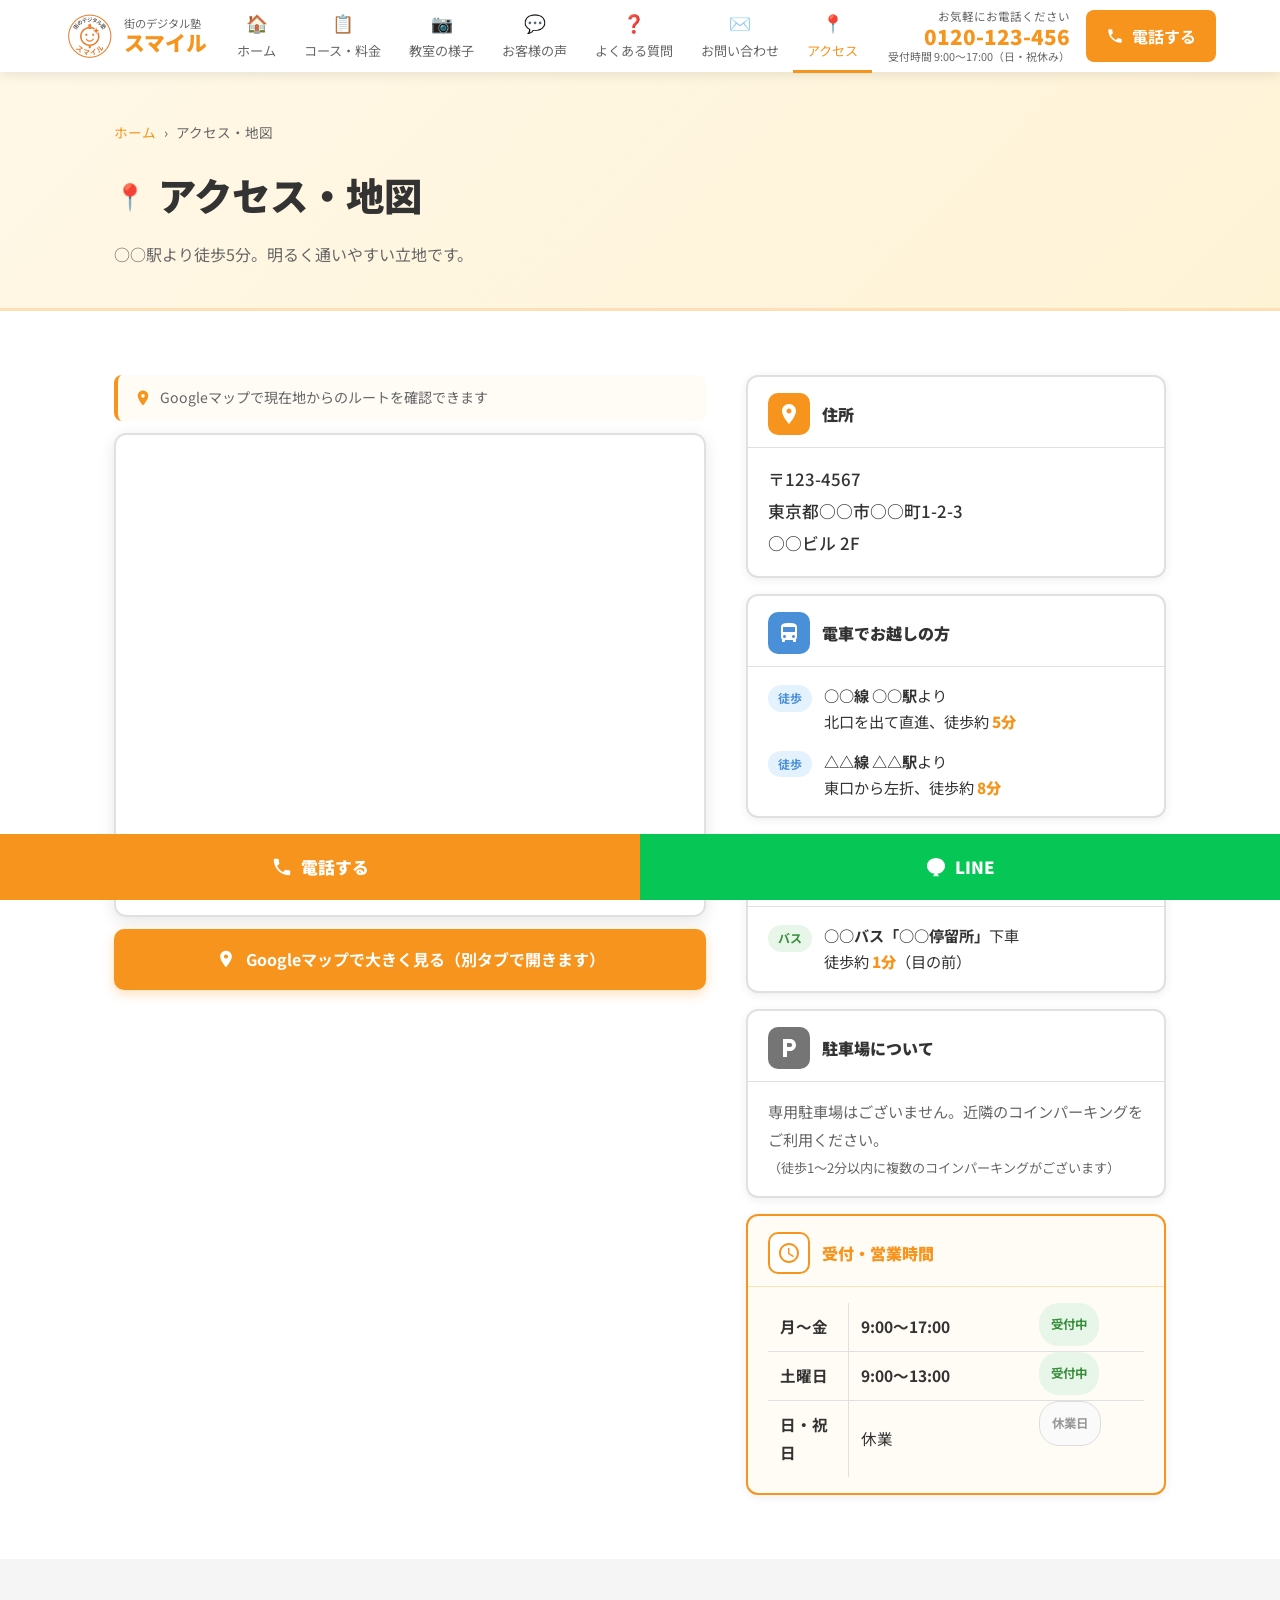
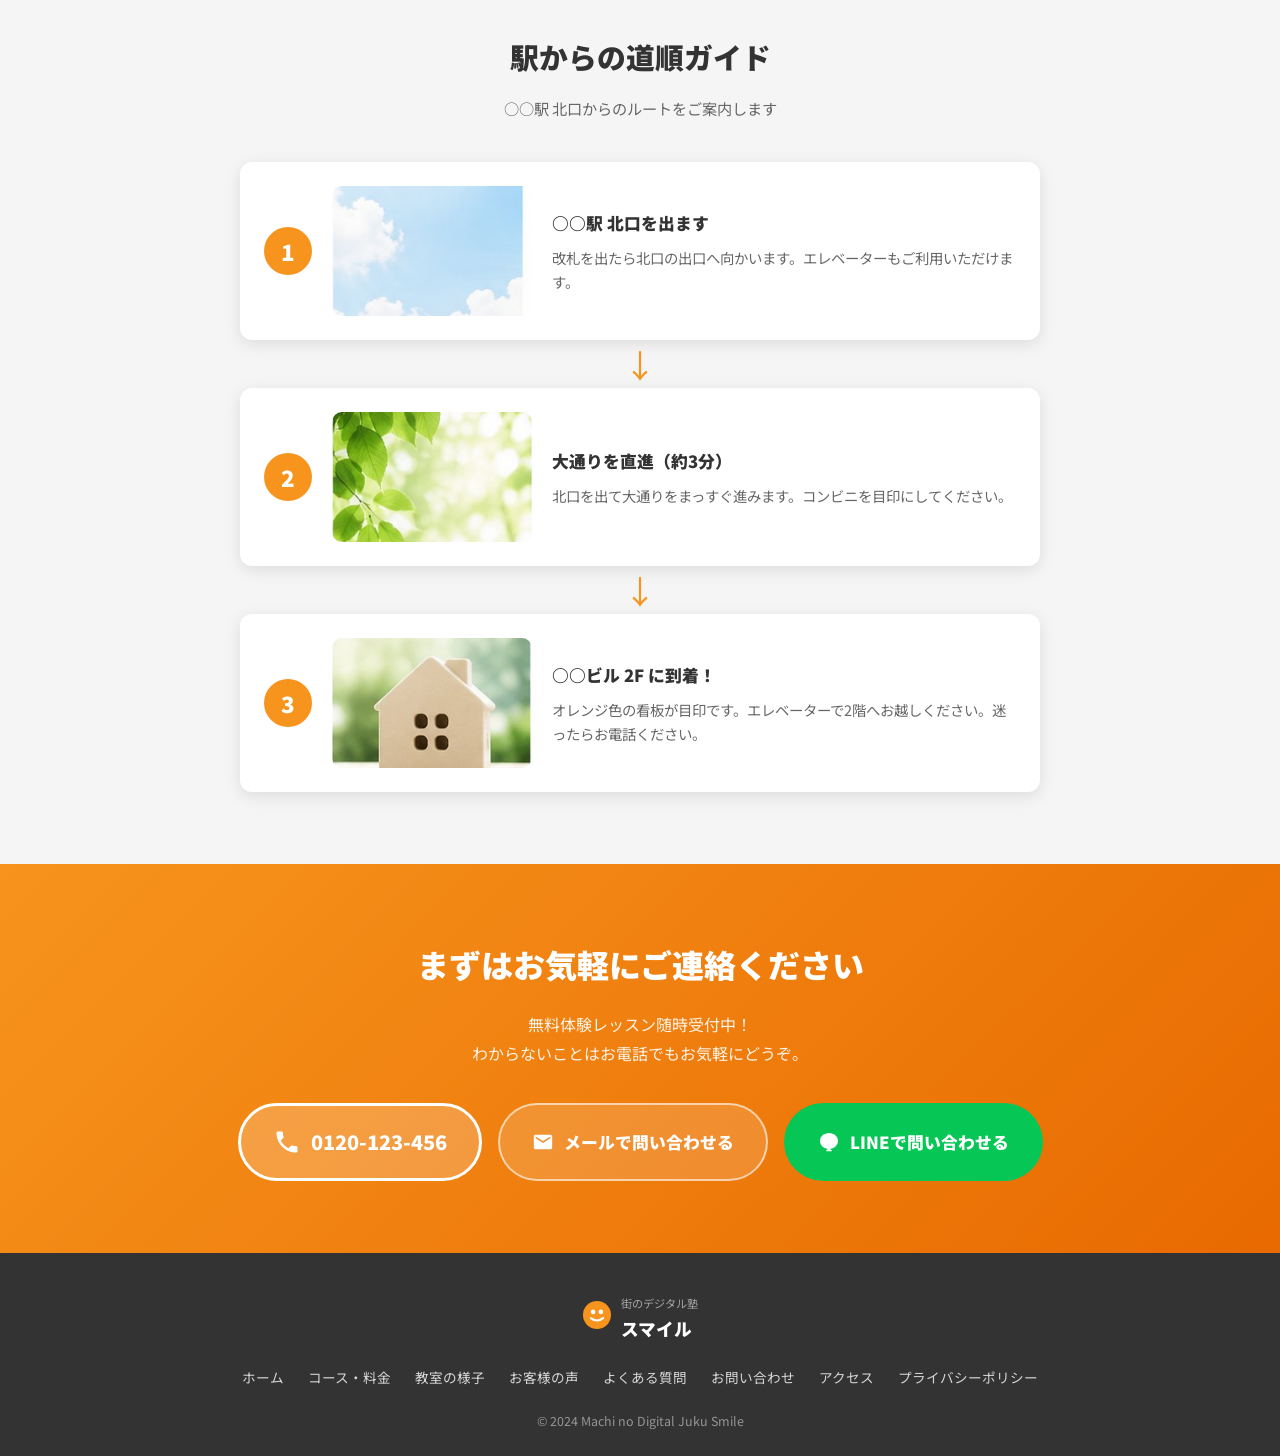
==== access/index.html @ 2d4cd35a "add voices page" ====
<!DOCTYPE html>
<html lang="en-US">
<head><meta charset="UTF-8">
  
  <meta name="viewport" content="width=device-width, initial-scale=1.0">
  <title>アクセス – smile</title>
<meta name="robots" content="max-image-preview:large">
<link rel="dns-prefetch" href="//fonts.googleapis.com">
<link href="https://fonts.googleapis.com/" rel="preconnect">
<link href="https://fonts.gstatic.com/" crossorigin="anonymous" rel="preconnect">
<link rel="alternate" title="oEmbed (JSON)" type="application/json+oembed" href="https://sonosannworks.github.io/smile-wp/wp-json/oembed/1.0/embed?url=https%3A%2F%2Fsonosannworks.github.io%2Fsmile-wp%2Faccess%2F">
<link rel="alternate" title="oEmbed (XML)" type="text/xml+oembed" href="https://sonosannworks.github.io/smile-wp/wp-json/oembed/1.0/embed?url=https%3A%2F%2Fsonosannworks.github.io%2Fsmile-wp%2Faccess%2F&amp;format=xml">
<style id="wp-img-auto-sizes-contain-inline-css">
img:is([sizes=auto i],[sizes^="auto," i]){contain-intrinsic-size:3000px 1500px}
/*# sourceURL=wp-img-auto-sizes-contain-inline-css */
</style>
<style id="wp-emoji-styles-inline-css">

	img.wp-smiley, img.emoji {
		display: inline !important;
		border: none !important;
		box-shadow: none !important;
		height: 1em !important;
		width: 1em !important;
		margin: 0 0.07em !important;
		vertical-align: -0.1em !important;
		background: none !important;
		padding: 0 !important;
	}
/*# sourceURL=wp-emoji-styles-inline-css */
</style>
<style id="wp-block-library-inline-css">
:root{--wp-block-synced-color:#7a00df;--wp-block-synced-color--rgb:122,0,223;--wp-bound-block-color:var(--wp-block-synced-color);--wp-editor-canvas-background:#ddd;--wp-admin-theme-color:#007cba;--wp-admin-theme-color--rgb:0,124,186;--wp-admin-theme-color-darker-10:#006ba1;--wp-admin-theme-color-darker-10--rgb:0,107,160.5;--wp-admin-theme-color-darker-20:#005a87;--wp-admin-theme-color-darker-20--rgb:0,90,135;--wp-admin-border-width-focus:2px}@media (min-resolution:192dpi){:root{--wp-admin-border-width-focus:1.5px}}.wp-element-button{cursor:pointer}:root .has-very-light-gray-background-color{background-color:#eee}:root .has-very-dark-gray-background-color{background-color:#313131}:root .has-very-light-gray-color{color:#eee}:root .has-very-dark-gray-color{color:#313131}:root .has-vivid-green-cyan-to-vivid-cyan-blue-gradient-background{background:linear-gradient(135deg,#00d084,#0693e3)}:root .has-purple-crush-gradient-background{background:linear-gradient(135deg,#34e2e4,#4721fb 50%,#ab1dfe)}:root .has-hazy-dawn-gradient-background{background:linear-gradient(135deg,#faaca8,#dad0ec)}:root .has-subdued-olive-gradient-background{background:linear-gradient(135deg,#fafae1,#67a671)}:root .has-atomic-cream-gradient-background{background:linear-gradient(135deg,#fdd79a,#004a59)}:root .has-nightshade-gradient-background{background:linear-gradient(135deg,#330968,#31cdcf)}:root .has-midnight-gradient-background{background:linear-gradient(135deg,#020381,#2874fc)}:root{--wp--preset--font-size--normal:16px;--wp--preset--font-size--huge:42px}.has-regular-font-size{font-size:1em}.has-larger-font-size{font-size:2.625em}.has-normal-font-size{font-size:var(--wp--preset--font-size--normal)}.has-huge-font-size{font-size:var(--wp--preset--font-size--huge)}:root .has-text-align-center{text-align:center}:root .has-text-align-left{text-align:left}:root .has-text-align-right{text-align:right}.has-fit-text{white-space:nowrap!important}#end-resizable-editor-section{display:none}.aligncenter{clear:both}.items-justified-left{justify-content:flex-start}.items-justified-center{justify-content:center}.items-justified-right{justify-content:flex-end}.items-justified-space-between{justify-content:space-between}.screen-reader-text{word-wrap:normal!important;border:0;clip-path:inset(50%);height:1px;margin:-1px;overflow:hidden;padding:0;position:absolute;width:1px}.screen-reader-text:focus{background-color:#ddd;clip-path:none;color:#444;display:block;font-size:1em;height:auto;left:5px;line-height:normal;padding:15px 23px 14px;text-decoration:none;top:5px;width:auto;z-index:100000}html :where(.has-border-color){border-style:solid}html :where([style*=border-color]){border-style:solid}html :where([style*=border-top-color]){border-top-style:solid}html :where([style*=border-right-color]){border-right-style:solid}html :where([style*=border-bottom-color]){border-bottom-style:solid}html :where([style*=border-left-color]){border-left-style:solid}html :where([style*=border-width]){border-style:solid}html :where([style*=border-top-width]){border-top-style:solid}html :where([style*=border-right-width]){border-right-style:solid}html :where([style*=border-bottom-width]){border-bottom-style:solid}html :where([style*=border-left-width]){border-left-style:solid}html :where(img[class*=wp-image-]){height:auto;max-width:100%}:where(figure){margin:0 0 1em}html :where(.is-position-sticky){--wp-admin--admin-bar--position-offset:var(--wp-admin--admin-bar--height,0px)}@media screen and (max-width:600px){html :where(.is-position-sticky){--wp-admin--admin-bar--position-offset:0px}}

/*# sourceURL=/wp-includes/css/dist/block-library/common.min.css */
</style>
<style id="classic-theme-styles-inline-css">
/*! This file is auto-generated */
.wp-block-button__link{color:#fff;background-color:#32373c;border-radius:9999px;box-shadow:none;text-decoration:none;padding:calc(.667em + 2px) calc(1.333em + 2px);font-size:1.125em}.wp-block-file__button{background:#32373c;color:#fff;text-decoration:none}
/*# sourceURL=/wp-includes/css/classic-themes.min.css */
</style>

<style id="global-styles-inline-css">
:root{--wp--preset--aspect-ratio--square: 1;--wp--preset--aspect-ratio--4-3: 4/3;--wp--preset--aspect-ratio--3-4: 3/4;--wp--preset--aspect-ratio--3-2: 3/2;--wp--preset--aspect-ratio--2-3: 2/3;--wp--preset--aspect-ratio--16-9: 16/9;--wp--preset--aspect-ratio--9-16: 9/16;--wp--preset--color--black: #000000;--wp--preset--color--cyan-bluish-gray: #abb8c3;--wp--preset--color--white: #ffffff;--wp--preset--color--pale-pink: #f78da7;--wp--preset--color--vivid-red: #cf2e2e;--wp--preset--color--luminous-vivid-orange: #ff6900;--wp--preset--color--luminous-vivid-amber: #fcb900;--wp--preset--color--light-green-cyan: #7bdcb5;--wp--preset--color--vivid-green-cyan: #00d084;--wp--preset--color--pale-cyan-blue: #8ed1fc;--wp--preset--color--vivid-cyan-blue: #0693e3;--wp--preset--color--vivid-purple: #9b51e0;--wp--preset--gradient--vivid-cyan-blue-to-vivid-purple: linear-gradient(135deg,rgb(6,147,227) 0%,rgb(155,81,224) 100%);--wp--preset--gradient--light-green-cyan-to-vivid-green-cyan: linear-gradient(135deg,rgb(122,220,180) 0%,rgb(0,208,130) 100%);--wp--preset--gradient--luminous-vivid-amber-to-luminous-vivid-orange: linear-gradient(135deg,rgb(252,185,0) 0%,rgb(255,105,0) 100%);--wp--preset--gradient--luminous-vivid-orange-to-vivid-red: linear-gradient(135deg,rgb(255,105,0) 0%,rgb(207,46,46) 100%);--wp--preset--gradient--very-light-gray-to-cyan-bluish-gray: linear-gradient(135deg,rgb(238,238,238) 0%,rgb(169,184,195) 100%);--wp--preset--gradient--cool-to-warm-spectrum: linear-gradient(135deg,rgb(74,234,220) 0%,rgb(151,120,209) 20%,rgb(207,42,186) 40%,rgb(238,44,130) 60%,rgb(251,105,98) 80%,rgb(254,248,76) 100%);--wp--preset--gradient--blush-light-purple: linear-gradient(135deg,rgb(255,206,236) 0%,rgb(152,150,240) 100%);--wp--preset--gradient--blush-bordeaux: linear-gradient(135deg,rgb(254,205,165) 0%,rgb(254,45,45) 50%,rgb(107,0,62) 100%);--wp--preset--gradient--luminous-dusk: linear-gradient(135deg,rgb(255,203,112) 0%,rgb(199,81,192) 50%,rgb(65,88,208) 100%);--wp--preset--gradient--pale-ocean: linear-gradient(135deg,rgb(255,245,203) 0%,rgb(182,227,212) 50%,rgb(51,167,181) 100%);--wp--preset--gradient--electric-grass: linear-gradient(135deg,rgb(202,248,128) 0%,rgb(113,206,126) 100%);--wp--preset--gradient--midnight: linear-gradient(135deg,rgb(2,3,129) 0%,rgb(40,116,252) 100%);--wp--preset--font-size--small: 13px;--wp--preset--font-size--medium: 20px;--wp--preset--font-size--large: 36px;--wp--preset--font-size--x-large: 42px;--wp--preset--spacing--20: 0.44rem;--wp--preset--spacing--30: 0.67rem;--wp--preset--spacing--40: 1rem;--wp--preset--spacing--50: 1.5rem;--wp--preset--spacing--60: 2.25rem;--wp--preset--spacing--70: 3.38rem;--wp--preset--spacing--80: 5.06rem;--wp--preset--shadow--natural: 6px 6px 9px rgba(0, 0, 0, 0.2);--wp--preset--shadow--deep: 12px 12px 50px rgba(0, 0, 0, 0.4);--wp--preset--shadow--sharp: 6px 6px 0px rgba(0, 0, 0, 0.2);--wp--preset--shadow--outlined: 6px 6px 0px -3px rgb(255, 255, 255), 6px 6px rgb(0, 0, 0);--wp--preset--shadow--crisp: 6px 6px 0px rgb(0, 0, 0);}:where(body) { margin: 0; }:where(.is-layout-flex){gap: 0.5em;}:where(.is-layout-grid){gap: 0.5em;}body .is-layout-flex{display: flex;}.is-layout-flex{flex-wrap: wrap;align-items: center;}.is-layout-flex > :is(*, div){margin: 0;}body .is-layout-grid{display: grid;}.is-layout-grid > :is(*, div){margin: 0;}body{padding-top: 0px;padding-right: 0px;padding-bottom: 0px;padding-left: 0px;}:root :where(.wp-element-button, .wp-block-button__link){background-color: #32373c;border-width: 0;color: #fff;font-family: inherit;font-size: inherit;font-style: inherit;font-weight: inherit;letter-spacing: inherit;line-height: inherit;padding-top: calc(0.667em + 2px);padding-right: calc(1.333em + 2px);padding-bottom: calc(0.667em + 2px);padding-left: calc(1.333em + 2px);text-decoration: none;text-transform: inherit;}.has-black-color{color: var(--wp--preset--color--black) !important;}.has-cyan-bluish-gray-color{color: var(--wp--preset--color--cyan-bluish-gray) !important;}.has-white-color{color: var(--wp--preset--color--white) !important;}.has-pale-pink-color{color: var(--wp--preset--color--pale-pink) !important;}.has-vivid-red-color{color: var(--wp--preset--color--vivid-red) !important;}.has-luminous-vivid-orange-color{color: var(--wp--preset--color--luminous-vivid-orange) !important;}.has-luminous-vivid-amber-color{color: var(--wp--preset--color--luminous-vivid-amber) !important;}.has-light-green-cyan-color{color: var(--wp--preset--color--light-green-cyan) !important;}.has-vivid-green-cyan-color{color: var(--wp--preset--color--vivid-green-cyan) !important;}.has-pale-cyan-blue-color{color: var(--wp--preset--color--pale-cyan-blue) !important;}.has-vivid-cyan-blue-color{color: var(--wp--preset--color--vivid-cyan-blue) !important;}.has-vivid-purple-color{color: var(--wp--preset--color--vivid-purple) !important;}.has-black-background-color{background-color: var(--wp--preset--color--black) !important;}.has-cyan-bluish-gray-background-color{background-color: var(--wp--preset--color--cyan-bluish-gray) !important;}.has-white-background-color{background-color: var(--wp--preset--color--white) !important;}.has-pale-pink-background-color{background-color: var(--wp--preset--color--pale-pink) !important;}.has-vivid-red-background-color{background-color: var(--wp--preset--color--vivid-red) !important;}.has-luminous-vivid-orange-background-color{background-color: var(--wp--preset--color--luminous-vivid-orange) !important;}.has-luminous-vivid-amber-background-color{background-color: var(--wp--preset--color--luminous-vivid-amber) !important;}.has-light-green-cyan-background-color{background-color: var(--wp--preset--color--light-green-cyan) !important;}.has-vivid-green-cyan-background-color{background-color: var(--wp--preset--color--vivid-green-cyan) !important;}.has-pale-cyan-blue-background-color{background-color: var(--wp--preset--color--pale-cyan-blue) !important;}.has-vivid-cyan-blue-background-color{background-color: var(--wp--preset--color--vivid-cyan-blue) !important;}.has-vivid-purple-background-color{background-color: var(--wp--preset--color--vivid-purple) !important;}.has-black-border-color{border-color: var(--wp--preset--color--black) !important;}.has-cyan-bluish-gray-border-color{border-color: var(--wp--preset--color--cyan-bluish-gray) !important;}.has-white-border-color{border-color: var(--wp--preset--color--white) !important;}.has-pale-pink-border-color{border-color: var(--wp--preset--color--pale-pink) !important;}.has-vivid-red-border-color{border-color: var(--wp--preset--color--vivid-red) !important;}.has-luminous-vivid-orange-border-color{border-color: var(--wp--preset--color--luminous-vivid-orange) !important;}.has-luminous-vivid-amber-border-color{border-color: var(--wp--preset--color--luminous-vivid-amber) !important;}.has-light-green-cyan-border-color{border-color: var(--wp--preset--color--light-green-cyan) !important;}.has-vivid-green-cyan-border-color{border-color: var(--wp--preset--color--vivid-green-cyan) !important;}.has-pale-cyan-blue-border-color{border-color: var(--wp--preset--color--pale-cyan-blue) !important;}.has-vivid-cyan-blue-border-color{border-color: var(--wp--preset--color--vivid-cyan-blue) !important;}.has-vivid-purple-border-color{border-color: var(--wp--preset--color--vivid-purple) !important;}.has-vivid-cyan-blue-to-vivid-purple-gradient-background{background: var(--wp--preset--gradient--vivid-cyan-blue-to-vivid-purple) !important;}.has-light-green-cyan-to-vivid-green-cyan-gradient-background{background: var(--wp--preset--gradient--light-green-cyan-to-vivid-green-cyan) !important;}.has-luminous-vivid-amber-to-luminous-vivid-orange-gradient-background{background: var(--wp--preset--gradient--luminous-vivid-amber-to-luminous-vivid-orange) !important;}.has-luminous-vivid-orange-to-vivid-red-gradient-background{background: var(--wp--preset--gradient--luminous-vivid-orange-to-vivid-red) !important;}.has-very-light-gray-to-cyan-bluish-gray-gradient-background{background: var(--wp--preset--gradient--very-light-gray-to-cyan-bluish-gray) !important;}.has-cool-to-warm-spectrum-gradient-background{background: var(--wp--preset--gradient--cool-to-warm-spectrum) !important;}.has-blush-light-purple-gradient-background{background: var(--wp--preset--gradient--blush-light-purple) !important;}.has-blush-bordeaux-gradient-background{background: var(--wp--preset--gradient--blush-bordeaux) !important;}.has-luminous-dusk-gradient-background{background: var(--wp--preset--gradient--luminous-dusk) !important;}.has-pale-ocean-gradient-background{background: var(--wp--preset--gradient--pale-ocean) !important;}.has-electric-grass-gradient-background{background: var(--wp--preset--gradient--electric-grass) !important;}.has-midnight-gradient-background{background: var(--wp--preset--gradient--midnight) !important;}.has-small-font-size{font-size: var(--wp--preset--font-size--small) !important;}.has-medium-font-size{font-size: var(--wp--preset--font-size--medium) !important;}.has-large-font-size{font-size: var(--wp--preset--font-size--large) !important;}.has-x-large-font-size{font-size: var(--wp--preset--font-size--x-large) !important;}
/*# sourceURL=global-styles-inline-css */
</style>

<link rel="stylesheet" id="google-fonts-css" href="https://fonts.googleapis.com/css2?family=Noto+Sans+JP:wght@400;500;700;900&amp;display=swap" media="all">
<link rel="stylesheet" id="smile-style-css" href="https://sonosannworks.github.io/smile-wp/wp-content/themes/smile/style.css?ver=1.0.0" media="all">
<link rel="stylesheet" id="smile-access-css" href="https://sonosannworks.github.io/smile-wp/wp-content/themes/smile/css/access.css?ver=1.0.0" media="all">
<link rel="https://api.w.org/" href="https://sonosannworks.github.io/smile-wp/wp-json/"><link rel="alternate" title="JSON" type="application/json" href="https://sonosannworks.github.io/smile-wp/wp-json/wp/v2/pages/8"><link rel="EditURI" type="application/rsd+xml" title="RSD" href="https://sonosannworks.github.io/smile-wp/xmlrpc.php?rsd">
<meta name="generator" content="WordPress 7.0">
<link rel="canonical" href="https://sonosannworks.github.io/smile-wp/access/">
<link rel="shortlink" href="https://sonosannworks.github.io/smile-wp/?p=8">
</head>
<body class="wp-singular page-template-default page page-id-8 wp-theme-smile">

<!-- ========== HEADER ========== -->
<header class="header" id="header">
  <div class="header__inner">
    <a href="https://sonosannworks.github.io/smile-wp/" class="header__logo">
      <img src="https://sonosannworks.github.io/smile-wp/wp-content/themes/smile/images/logo-1.png" alt="街のデジタル塾スマイル ロゴ" class="header__logo-img">
      <div class="header__logo-text">
        <span class="header__logo-sub">街のデジタル塾</span>
        <span class="header__logo-main">スマイル</span>
      </div>
    </a>

    <nav class="header__nav" id="nav">
      <ul class="header__nav-list">
        <li><a href="https://sonosannworks.github.io/smile-wp/" class="header__nav-link">
          <span class="header__nav-icon">🏠</span>ホーム
        </a></li>
        <li><a href="https://sonosannworks.github.io/smile-wp/#courses" class="header__nav-link">
          <span class="header__nav-icon">📋</span>コース・料金
        </a></li>
        <li><a href="https://sonosannworks.github.io/smile-wp/#classroom" class="header__nav-link">
          <span class="header__nav-icon">📷</span>教室の様子
        </a></li>
        <li><a href="https://sonosannworks.github.io/smile-wp/voices/" class="header__nav-link">
          <span class="header__nav-icon">💬</span>お客様の声
        </a></li>
        <li><a href="https://sonosannworks.github.io/smile-wp/#faq" class="header__nav-link">
          <span class="header__nav-icon">❓</span>よくある質問
        </a></li>
        <li><a href="https://sonosannworks.github.io/smile-wp/#contact" class="header__nav-link">
          <span class="header__nav-icon">✉️</span>お問い合わせ
        </a></li>
        <li><a href="https://sonosannworks.github.io/smile-wp/access/" class="header__nav-link active">
          <span class="header__nav-icon">📍</span>アクセス
        </a></li>
      </ul>
    </nav>

    <div class="header__tel">
      <p class="header__tel-label">お気軽にお電話ください</p>
      <a href="tel:0120123456" class="header__tel-number">0120-123-456</a>
      <p class="header__tel-hours">受付時間 9:00〜17:00（日・祝休み）</p>
    </div>

    <a href="tel:0120123456" class="btn-tel-header">
      <svg width="18" height="18" viewbox="0 0 24 24" fill="white"><path d="M6.6 10.8c1.4 2.8 3.8 5.1 6.6 6.6l2.2-2.2c.3-.3.7-.4 1-.2 1.1.4 2.3.6 3.6.6.6 0 1 .4 1 1V20c0 .6-.4 1-1 1-9.4 0-17-7.6-17-17 0-.6.4-1 1-1h3.5c.6 0 1 .4 1 1 0 1.3.2 2.5.6 3.6.1.3 0 .7-.2 1L6.6 10.8z"></path></svg>
      電話する
    </a>

    <button class="hamburger" id="hamburger" aria-label="メニューを開く">
      <span></span><span></span><span></span>
    </button>
  </div>
</header>

<!-- Mobile Nav Overlay -->
<div class="nav-overlay" id="navOverlay"></div>
<nav class="mobile-nav" id="mobileNav">
  <button class="mobile-nav__close" id="mobileNavClose">✕</button>
  <ul>
    <li><a href="https://sonosannworks.github.io/smile-wp/" onclick="closeMobileNav()">🏠 ホーム</a></li>
    <li><a href="https://sonosannworks.github.io/smile-wp/#courses" onclick="closeMobileNav()">📋 コース・料金</a></li>
    <li><a href="https://sonosannworks.github.io/smile-wp/#classroom" onclick="closeMobileNav()">📷 教室の様子</a></li>
    <li><a href="https://sonosannworks.github.io/smile-wp/voices/" onclick="closeMobileNav()">💬 お客様の声</a></li>
    <li><a href="https://sonosannworks.github.io/smile-wp/#faq" onclick="closeMobileNav()">❓ よくある質問</a></li>
    <li><a href="https://sonosannworks.github.io/smile-wp/#contact" onclick="closeMobileNav()">✉️ お問い合わせ</a></li>
    <li><a href="https://sonosannworks.github.io/smile-wp/access/" onclick="closeMobileNav()">📍 アクセス</a></li>
  </ul>
  <div class="mobile-nav__cta">
    <a href="tel:0120123456" class="btn-tel-mobile">
      <svg width="20" height="20" viewbox="0 0 24 24" fill="white"><path d="M6.6 10.8c1.4 2.8 3.8 5.1 6.6 6.6l2.2-2.2c.3-.3.7-.4 1-.2 1.1.4 2.3.6 3.6.6.6 0 1 .4 1 1V20c0 .6-.4 1-1 1-9.4 0-17-7.6-17-17 0-.6.4-1 1-1h3.5c.6 0 1 .4 1 1 0 1.3.2 2.5.6 3.6.1.3 0 .7-.2 1L6.6 10.8z"></path></svg>
      0120-123-456
    </a>
    <a href="https://line.me/" class="btn-line-mobile">
      <svg width="22" height="22" viewbox="0 0 44 44" fill="white"><path d="M22 4C12.06 4 4 11.16 4 19.9c0 7.9 6.61 14.52 15.57 15.72l-3.38 4.03c-.22.26-.05.65.27.65h11.08c.32 0 .49-.39.27-.65l-3.38-4.03C33.39 34.42 40 27.8 40 19.9 40 11.16 31.94 4 22 4zm-6 18.5a1.5 1.5 0 110-3 1.5 1.5 0 010 3zm6 0a1.5 1.5 0 110-3 1.5 1.5 0 010 3zm6 0a1.5 1.5 0 110-3 1.5 1.5 0 010 3z"></path></svg>
      友だち追加する
    </a>
  </div>
</nav>

<!-- ========== PAGE HERO ========== -->
<section class="page-hero">
  <div class="page-hero__inner">
    <nav class="breadcrumb" aria-label="パンくずリスト">
      <ol>
        <li><a href="https://sonosannworks.github.io/smile-wp/">ホーム</a></li>
        <li aria-current="page">アクセス・地図</li>
      </ol>
    </nav>
    <h1 class="page-hero__title">
      <span class="page-hero__icon">📍</span>
      アクセス・地図
    </h1>
    <p class="page-hero__desc">○○駅より徒歩5分。明るく通いやすい立地です。</p>
  </div>
</section>

<!-- ========== MAP + INFO ========== -->
<section class="access-section">
  <div class="container">
    <div class="access-grid">

      <!-- 地図 -->
      <div class="map-wrapper">
        <div class="map-label">
          <svg width="18" height="18" viewbox="0 0 24 24" fill="#F7941D"><path d="M12 2C8.13 2 5 5.13 5 9c0 5.25 7 13 7 13s7-7.75 7-13c0-3.87-3.13-7-7-7zm0 9.5c-1.38 0-2.5-1.12-2.5-2.5s1.12-2.5 2.5-2.5 2.5 1.12 2.5 2.5-1.12 2.5-2.5 2.5z"></path></svg>
          Googleマップで現在地からのルートを確認できます
        </div>
        <div class="map-embed">
          <iframe src="https://www.google.com/maps/embed?pb=!1m18!1m12!1m3!1d3240.827853132924!2d139.7671248152583!3d35.68123498019537!2m3!1f0!2f0!3f0!3m2!1i1024!2i768!4f13.1!3m3!1m2!1s0x60188bfbd89f700b%3A0x277c49ba34ed38!2z5p2x5Lqs6aeF!5e0!3m2!1sja!2sjp!4v1620000000000!5m2!1sja!2sjp" width="100%" height="480" style="border:0;" allowfullscreen="" loading="lazy" referrerpolicy="no-referrer-when-downgrade" title="街のデジタル塾スマイル 地図"></iframe>
        </div>
        <a href="https://www.google.com/maps/search/%E6%9D%B1%E4%BA%AC%E9%83%BD%E2%97%8B%E2%97%8B%E5%B8%82%E2%97%8B%E2%97%8B%E7%94%BA1-2-3" target="_blank" rel="noopener" class="btn-open-map">
          <svg width="20" height="20" viewbox="0 0 24 24" fill="white"><path d="M12 2C8.13 2 5 5.13 5 9c0 5.25 7 13 7 13s7-7.75 7-13c0-3.87-3.13-7-7-7zm0 9.5c-1.38 0-2.5-1.12-2.5-2.5s1.12-2.5 2.5-2.5 2.5 1.12 2.5 2.5-1.12 2.5-2.5 2.5z"></path></svg>
          Googleマップで大きく見る（別タブで開きます）
        </a>
      </div>

      <!-- 住所・アクセス情報 -->
      <div class="access-info">

        <div class="info-card">
          <div class="info-card__header">
            <div class="info-card__icon info-card__icon--orange">
              <svg width="24" height="24" viewbox="0 0 24 24" fill="white"><path d="M12 2C8.13 2 5 5.13 5 9c0 5.25 7 13 7 13s7-7.75 7-13c0-3.87-3.13-7-7-7zm0 9.5c-1.38 0-2.5-1.12-2.5-2.5s1.12-2.5 2.5-2.5 2.5 1.12 2.5 2.5-1.12 2.5-2.5 2.5z"></path></svg>
            </div>
            <h2 class="info-card__title">住所</h2>
          </div>
          <div class="info-card__body">
            <p class="info-address">
              〒123-4567<br>
              東京都○○市○○町1-2-3<br>
              ○○ビル 2F
            </p>
          </div>
        </div>

        <div class="info-card">
          <div class="info-card__header">
            <div class="info-card__icon info-card__icon--blue">
              <svg width="24" height="24" viewbox="0 0 24 24" fill="white"><path d="M4 16c0 .88.39 1.67 1 2.22V20c0 .55.45 1 1 1h1c.55 0 1-.45 1-1v-1h8v1c0 .55.45 1 1 1h1c.55 0 1-.45 1-1v-1.78c.61-.55 1-1.34 1-2.22V6c0-3.5-3.58-4-8-4s-8 .5-8 4v10zm3.5 1c-.83 0-1.5-.67-1.5-1.5S6.67 14 7.5 14s1.5.67 1.5 1.5S8.33 17 7.5 17zm9 0c-.83 0-1.5-.67-1.5-1.5s.67-1.5 1.5-1.5 1.5.67 1.5 1.5-.67 1.5-1.5 1.5zm1.5-6H6V6h12v5z"></path></svg>
            </div>
            <h2 class="info-card__title">電車でお越しの方</h2>
          </div>
          <div class="info-card__body">
            <ul class="access-list">
              <li class="access-list__item">
                <span class="access-list__badge access-list__badge--walk">徒歩</span>
                <div>
                  <strong>○○線 ○○駅</strong>より<br>
                  北口を出て直進、徒歩約 <strong class="accent">5分</strong>
                </div>
              </li>
              <li class="access-list__item">
                <span class="access-list__badge access-list__badge--walk">徒歩</span>
                <div>
                  <strong>△△線 △△駅</strong>より<br>
                  東口から左折、徒歩約 <strong class="accent">8分</strong>
                </div>
              </li>
            </ul>
          </div>
        </div>

        <div class="info-card">
          <div class="info-card__header">
            <div class="info-card__icon info-card__icon--green">
              <svg width="24" height="24" viewbox="0 0 24 24" fill="white"><path d="M4 16c0 .88.39 1.67 1 2.22V20c0 .55.45 1 1 1h1c.55 0 1-.45 1-1v-1h8v1c0 .55.45 1 1 1h1c.55 0 1-.45 1-1v-1.78c.61-.55 1-1.34 1-2.22V6c0-3.5-3.58-4-8-4s-8 .5-8 4v10zm7-11h1v1h-1V5zm-5 0h4v4H6V5zm0 5h12v4H6v-4zm1 7c-.55 0-1-.45-1-1s.45-1 1-1 1 .45 1 1-.45 1-1 1zm10 0c-.55 0-1-.45-1-1s.45-1 1-1 1 .45 1 1-.45 1-1 1z"></path></svg>
            </div>
            <h2 class="info-card__title">バスでお越しの方</h2>
          </div>
          <div class="info-card__body">
            <ul class="access-list">
              <li class="access-list__item">
                <span class="access-list__badge access-list__badge--bus">バス</span>
                <div>
                  <strong>○○バス「○○停留所」</strong>下車<br>
                  徒歩約 <strong class="accent">1分</strong>（目の前）
                </div>
              </li>
            </ul>
          </div>
        </div>

        <div class="info-card">
          <div class="info-card__header">
            <div class="info-card__icon info-card__icon--gray">
              <svg width="24" height="24" viewbox="0 0 24 24" fill="white"><path d="M13 3H6v18h4v-6h3c3.31 0 6-2.69 6-6s-2.69-6-6-6zm.2 8H10V7h3.2c1.1 0 2 .9 2 2s-.9 2-2 2z"></path></svg>
            </div>
            <h2 class="info-card__title">駐車場について</h2>
          </div>
          <div class="info-card__body">
            <p class="info-text">
              専用駐車場はございません。近隣のコインパーキングをご利用ください。<br>
              <small>（徒歩1〜2分以内に複数のコインパーキングがございます）</small>
            </p>
          </div>
        </div>

        <div class="info-card info-card--highlight">
          <div class="info-card__header">
            <div class="info-card__icon info-card__icon--white">
              <svg width="24" height="24" viewbox="0 0 24 24" fill="#F7941D"><path d="M11.99 2C6.47 2 2 6.48 2 12s4.47 10 9.99 10C17.52 22 22 17.52 22 12S17.52 2 11.99 2zM12 20c-4.42 0-8-3.58-8-8s3.58-8 8-8 8 3.58 8 8-3.58 8-8 8zm.5-13H11v6l5.25 3.15.75-1.23-4.5-2.67V7z"></path></svg>
            </div>
            <h2 class="info-card__title info-card__title--orange">受付・営業時間</h2>
          </div>
          <div class="info-card__body">
            <table class="hours-table">
              <tbody>
                <tr>
                  <th>月〜金</th>
                  <td><strong>9:00〜17:00</strong></td>
                  <td class="open-badge">受付中</td>
                </tr>
                <tr>
                  <th>土曜日</th>
                  <td><strong>9:00〜13:00</strong></td>
                  <td class="open-badge">受付中</td>
                </tr>
                <tr>
                  <th>日・祝日</th>
                  <td>休業</td>
                  <td class="closed-badge">休業日</td>
                </tr>
              </tbody>
            </table>
          </div>
        </div>

      </div>
    </div>
  </div>
</section>

<!-- ========== 道順ガイド ========== -->
<section class="route-guide">
  <div class="container">
    <div class="section-header section-header--center">
      <h2 class="section-title">駅からの道順ガイド</h2>
      <p class="route-guide__sub">○○駅 北口からのルートをご案内します</p>
    </div>
    <div class="route-steps">
      <div class="route-step">
        <div class="route-step__num">1</div>
        <div class="route-step__img">
          <img src="https://sonosannworks.github.io/smile-wp/wp-content/themes/smile/images/photo_10_sky_clouds.png" alt="○○駅 北口" loading="lazy">
        </div>
        <div class="route-step__text">
          <h3>○○駅 北口を出ます</h3>
          <p>改札を出たら北口の出口へ向かいます。エレベーターもご利用いただけます。</p>
        </div>
      </div>
      <div class="route-step__arrow">↓</div>
      <div class="route-step">
        <div class="route-step__num">2</div>
        <div class="route-step__img">
          <img src="https://sonosannworks.github.io/smile-wp/wp-content/themes/smile/images/photo_09_green_leaves.png" alt="大通りを直進" loading="lazy">
        </div>
        <div class="route-step__text">
          <h3>大通りを直進（約3分）</h3>
          <p>北口を出て大通りをまっすぐ進みます。コンビニを目印にしてください。</p>
        </div>
      </div>
      <div class="route-step__arrow">↓</div>
      <div class="route-step">
        <div class="route-step__num">3</div>
        <div class="route-step__img">
          <img src="https://sonosannworks.github.io/smile-wp/wp-content/themes/smile/images/photo_08_house_model.png" alt="○○ビル 2F" loading="lazy">
        </div>
        <div class="route-step__text">
          <h3>○○ビル 2F に到着！</h3>
          <p>オレンジ色の看板が目印です。エレベーターで2階へお越しください。迷ったらお電話ください。</p>
        </div>
      </div>
    </div>
  </div>
</section>

<!-- ========== CTA ========== -->
<section class="access-cta">
  <div class="container">
    <div class="access-cta__inner">
      <h2 class="access-cta__title">まずはお気軽にご連絡ください</h2>
      <p class="access-cta__desc">無料体験レッスン随時受付中！<br>わからないことはお電話でもお気軽にどうぞ。</p>
      <div class="access-cta__btns">
        <a href="tel:0120123456" class="access-cta__tel">
          <svg width="28" height="28" viewbox="0 0 24 24" fill="white"><path d="M6.6 10.8c1.4 2.8 3.8 5.1 6.6 6.6l2.2-2.2c.3-.3.7-.4 1-.2 1.1.4 2.3.6 3.6.6.6 0 1 .4 1 1V20c0 .6-.4 1-1 1-9.4 0-17-7.6-17-17 0-.6.4-1 1-1h3.5c.6 0 1 .4 1 1 0 1.3.2 2.5.6 3.6.1.3 0 .7-.2 1L6.6 10.8z"></path></svg>
          0120-123-456
        </a>
        <a href="https://sonosannworks.github.io/smile-wp/#contact" class="access-cta__form">
          <svg width="22" height="22" viewbox="0 0 24 24" fill="white"><path d="M20 4H4c-1.1 0-2 .9-2 2v12c0 1.1.9 2 2 2h16c1.1 0 2-.9 2-2V6c0-1.1-.9-2-2-2zm0 4l-8 5-8-5V6l8 5 8-5v2z"></path></svg>
          メールで問い合わせる
        </a>
        <a href="https://line.me/" target="_blank" rel="noopener" class="access-cta__line">
          <svg width="22" height="22" viewbox="0 0 44 44" fill="white"><path d="M22 4C12.06 4 4 11.16 4 19.9c0 7.9 6.61 14.52 15.57 15.72l-3.38 4.03c-.22.26-.05.65.27.65h11.08c.32 0 .49-.39.27-.65l-3.38-4.03C33.39 34.42 40 27.8 40 19.9 40 11.16 31.94 4 22 4z"></path></svg>
          LINEで問い合わせる
        </a>
      </div>
    </div>
  </div>
</section>

<!-- ========== FOOTER ========== -->
<footer class="footer">
  <div class="footer__inner">
    <div class="footer__logo">
      <div class="footer__logo-icon">
        <svg width="28" height="28" viewbox="0 0 36 36" fill="none"><circle cx="18" cy="18" r="18" fill="#F7941D"></circle><circle cx="13" cy="14" r="3" fill="white"></circle><circle cx="23" cy="14" r="3" fill="white"></circle><path d="M10 22 Q18 28 26 22" stroke="white" stroke-width="2.5" stroke-linecap="round" fill="none"></path></svg>
      </div>
      <div>
        <span class="footer__logo-sub">街のデジタル塾</span>
        <span class="footer__logo-main">スマイル</span>
      </div>
    </div>
    <nav class="footer__nav">
      <a href="https://sonosannworks.github.io/smile-wp/">ホーム</a>
      <a href="https://sonosannworks.github.io/smile-wp/#courses">コース・料金</a>
      <a href="https://sonosannworks.github.io/smile-wp/#classroom">教室の様子</a>
      <a href="https://sonosannworks.github.io/smile-wp/voices/">お客様の声</a>
      <a href="https://sonosannworks.github.io/smile-wp/#faq">よくある質問</a>
      <a href="https://sonosannworks.github.io/smile-wp/#contact">お問い合わせ</a>
      <a href="https://sonosannworks.github.io/smile-wp/access/">アクセス</a>
      <a href="https://sonosannworks.github.io/smile-wp/?page_id=3">プライバシーポリシー</a>
    </nav>
    <p class="footer__copy">© 2024 Machi no Digital Juku Smile</p>
  </div>
</footer>

<!-- Float CTA (mobile) -->
<div class="float-cta" id="floatCta">
  <a href="tel:0120123456" class="float-cta__tel">
    <svg width="22" height="22" viewbox="0 0 24 24" fill="white"><path d="M6.6 10.8c1.4 2.8 3.8 5.1 6.6 6.6l2.2-2.2c.3-.3.7-.4 1-.2 1.1.4 2.3.6 3.6.6.6 0 1 .4 1 1V20c0 .6-.4 1-1 1-9.4 0-17-7.6-17-17 0-.6.4-1 1-1h3.5c.6 0 1 .4 1 1 0 1.3.2 2.5.6 3.6.1.3 0 .7-.2 1L6.6 10.8z"></path></svg>
    電話する
  </a>
  <a href="https://line.me/" class="float-cta__line">
    <svg width="22" height="22" viewbox="0 0 44 44" fill="white"><path d="M22 4C12.06 4 4 11.16 4 19.9c0 7.9 6.61 14.52 15.57 15.72l-3.38 4.03c-.22.26-.05.65.27.65h11.08c.32 0 .49-.39.27-.65l-3.38-4.03C33.39 34.42 40 27.8 40 19.9 40 11.16 31.94 4 22 4z"></path></svg>
    LINE
  </a>
</div>

<script type="speculationrules">
{"prefetch":[{"source":"document","where":{"and":[{"href_matches":"/*"},{"not":{"href_matches":["/wp-*.php","/wp-admin/*","/wp-content/uploads/*","/wp-content/*","/wp-content/plugins/*","/wp-content/themes/smile/*","/*\\?(.+)"]}},{"not":{"selector_matches":"a[rel~=\"nofollow\"]"}},{"not":{"selector_matches":".no-prefetch, .no-prefetch a"}}]},"eagerness":"conservative"}]}
</script>
<script id="smile-script-js" src="https://sonosannworks.github.io/smile-wp/wp-content/themes/smile/js/script.js?ver=1.0.0"></script>
<script id="wp-emoji-settings" type="application/json">
{"baseUrl":"https://s.w.org/images/core/emoji/17.0.2/72x72/","ext":".png","svgUrl":"https://s.w.org/images/core/emoji/17.0.2/svg/","svgExt":".svg","source":{"concatemoji":"https://sonosannworks.github.io/smile-wp/wp-includes/js/wp-emoji-release.min.js?ver=7.0"}}
</script>
<script type="module">
/*! This file is auto-generated */
const a=JSON.parse(document.getElementById("wp-emoji-settings").textContent),o=(window._wpemojiSettings=a,"wpEmojiSettingsSupports"),s=["flag","emoji"];function i(e){try{var t={supportTests:e,timestamp:(new Date).valueOf()};sessionStorage.setItem(o,JSON.stringify(t))}catch(e){}}function c(e,t,n){e.clearRect(0,0,e.canvas.width,e.canvas.height),e.fillText(t,0,0);t=new Uint32Array(e.getImageData(0,0,e.canvas.width,e.canvas.height).data);e.clearRect(0,0,e.canvas.width,e.canvas.height),e.fillText(n,0,0);const a=new Uint32Array(e.getImageData(0,0,e.canvas.width,e.canvas.height).data);return t.every((e,t)=>e===a[t])}function p(e,t){e.clearRect(0,0,e.canvas.width,e.canvas.height),e.fillText(t,0,0);var n=e.getImageData(16,16,1,1);for(let e=0;e<n.data.length;e++)if(0!==n.data[e])return!1;return!0}function u(e,t,n,a){switch(t){case"flag":return n(e,"\ud83c\udff3\ufe0f\u200d\u26a7\ufe0f","\ud83c\udff3\ufe0f\u200b\u26a7\ufe0f")?!1:!n(e,"\ud83c\udde8\ud83c\uddf6","\ud83c\udde8\u200b\ud83c\uddf6")&&!n(e,"\ud83c\udff4\udb40\udc67\udb40\udc62\udb40\udc65\udb40\udc6e\udb40\udc67\udb40\udc7f","\ud83c\udff4\u200b\udb40\udc67\u200b\udb40\udc62\u200b\udb40\udc65\u200b\udb40\udc6e\u200b\udb40\udc67\u200b\udb40\udc7f");case"emoji":return!a(e,"\ud83e\u1fac8")}return!1}function f(e,t,n,a){let r;const o=(r="undefined"!=typeof WorkerGlobalScope&&self instanceof WorkerGlobalScope?new OffscreenCanvas(300,150):document.createElement("canvas")).getContext("2d",{willReadFrequently:!0}),s=(o.textBaseline="top",o.font="600 32px Arial",{});return e.forEach(e=>{s[e]=t(o,e,n,a)}),s}function r(e){var t=document.createElement("script");t.src=e,t.defer=!0,document.head.appendChild(t)}a.supports={everything:!0,everythingExceptFlag:!0},new Promise(t=>{let n=function(){try{var e=JSON.parse(sessionStorage.getItem(o));if("object"==typeof e&&"number"==typeof e.timestamp&&(new Date).valueOf()<e.timestamp+604800&&"object"==typeof e.supportTests)return e.supportTests}catch(e){}return null}();if(!n){if("undefined"!=typeof Worker&&"undefined"!=typeof OffscreenCanvas&&"undefined"!=typeof URL&&URL.createObjectURL&&"undefined"!=typeof Blob)try{var e="postMessage("+f.toString()+"("+[JSON.stringify(s),u.toString(),c.toString(),p.toString()].join(",")+"));",a=new Blob([e],{type:"text/javascript"});const r=new Worker(URL.createObjectURL(a),{name:"wpTestEmojiSupports"});return void(r.onmessage=e=>{i(n=e.data),r.terminate(),t(n)})}catch(e){}i(n=f(s,u,c,p))}t(n)}).then(e=>{for(const n in e)a.supports[n]=e[n],a.supports.everything=a.supports.everything&&a.supports[n],"flag"!==n&&(a.supports.everythingExceptFlag=a.supports.everythingExceptFlag&&a.supports[n]);var t;a.supports.everythingExceptFlag=a.supports.everythingExceptFlag&&!a.supports.flag,a.supports.everything||((t=a.source||{}).concatemoji?r(t.concatemoji):t.wpemoji&&t.twemoji&&(r(t.twemoji),r(t.wpemoji)))});
//# sourceURL=https://sonosannworks.github.io/smile-wp/wp-includes/js/wp-emoji-loader.min.js
</script>
</body>
</html>
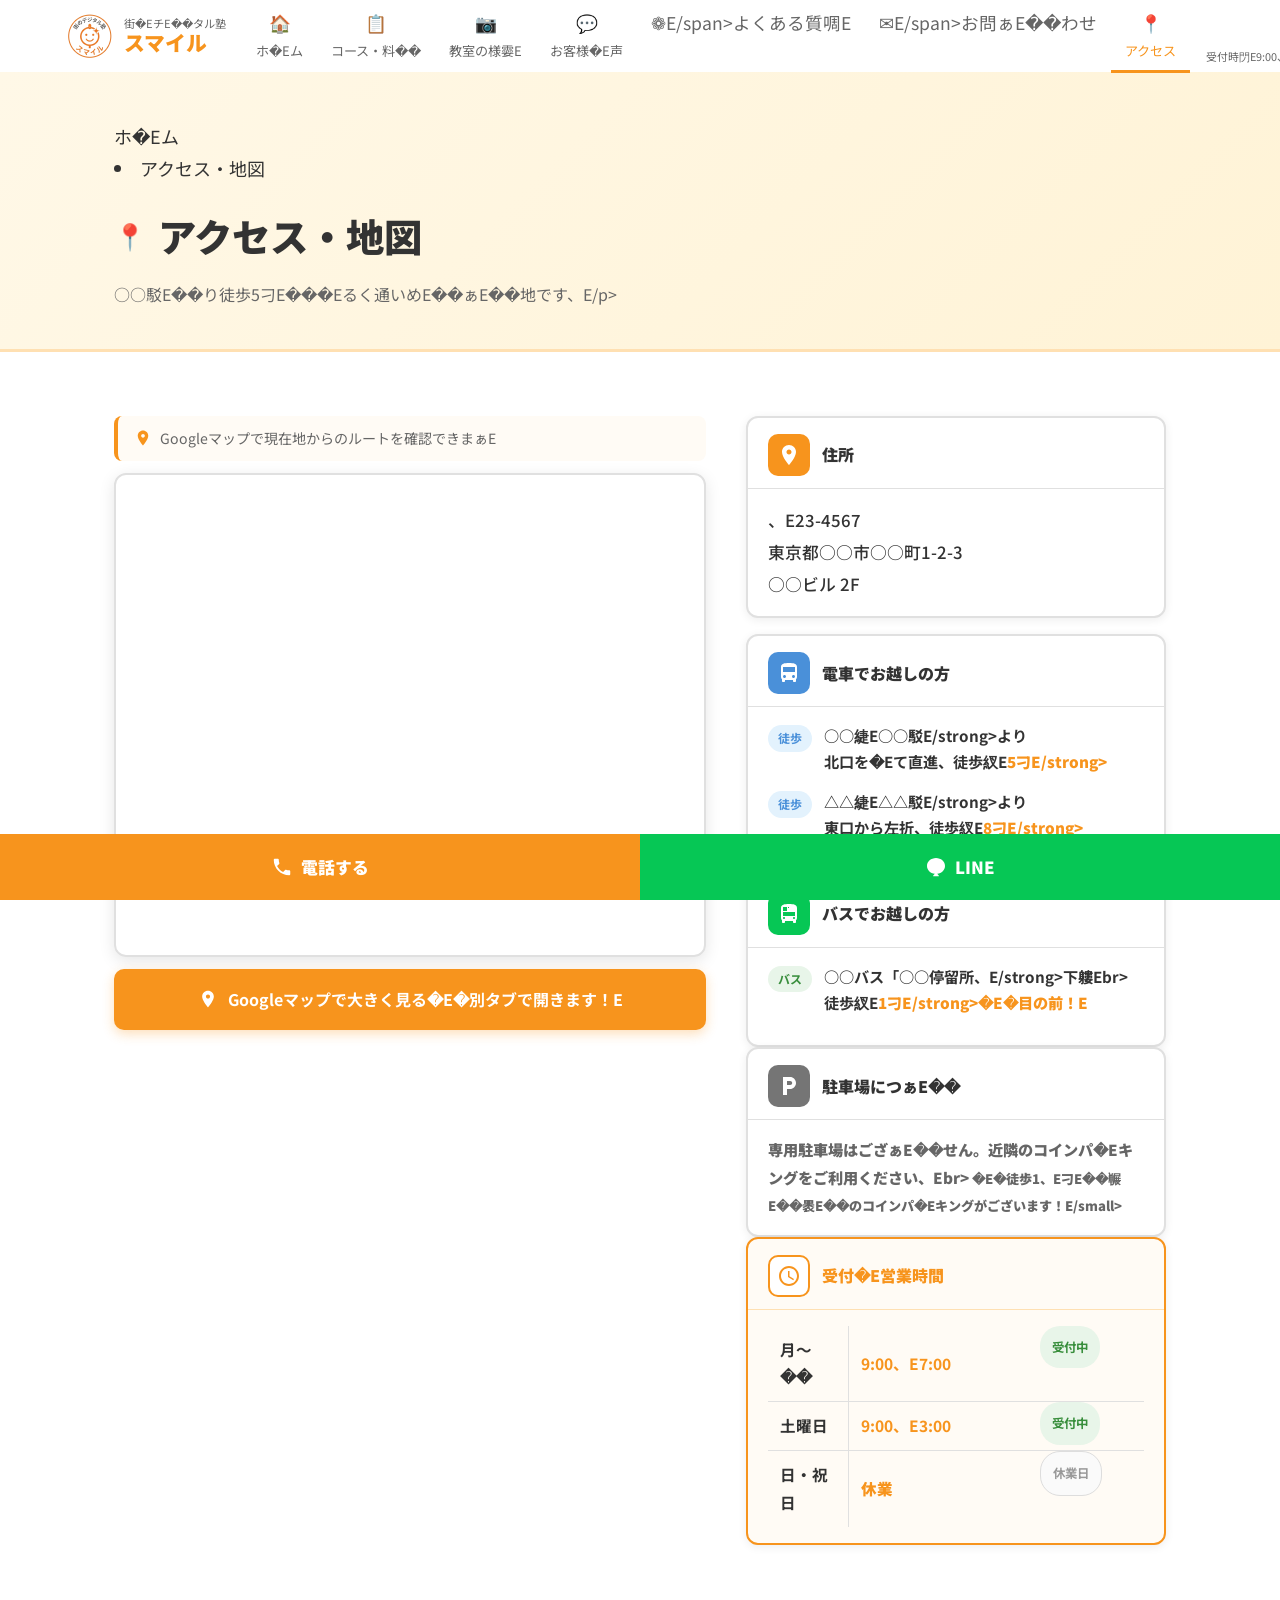
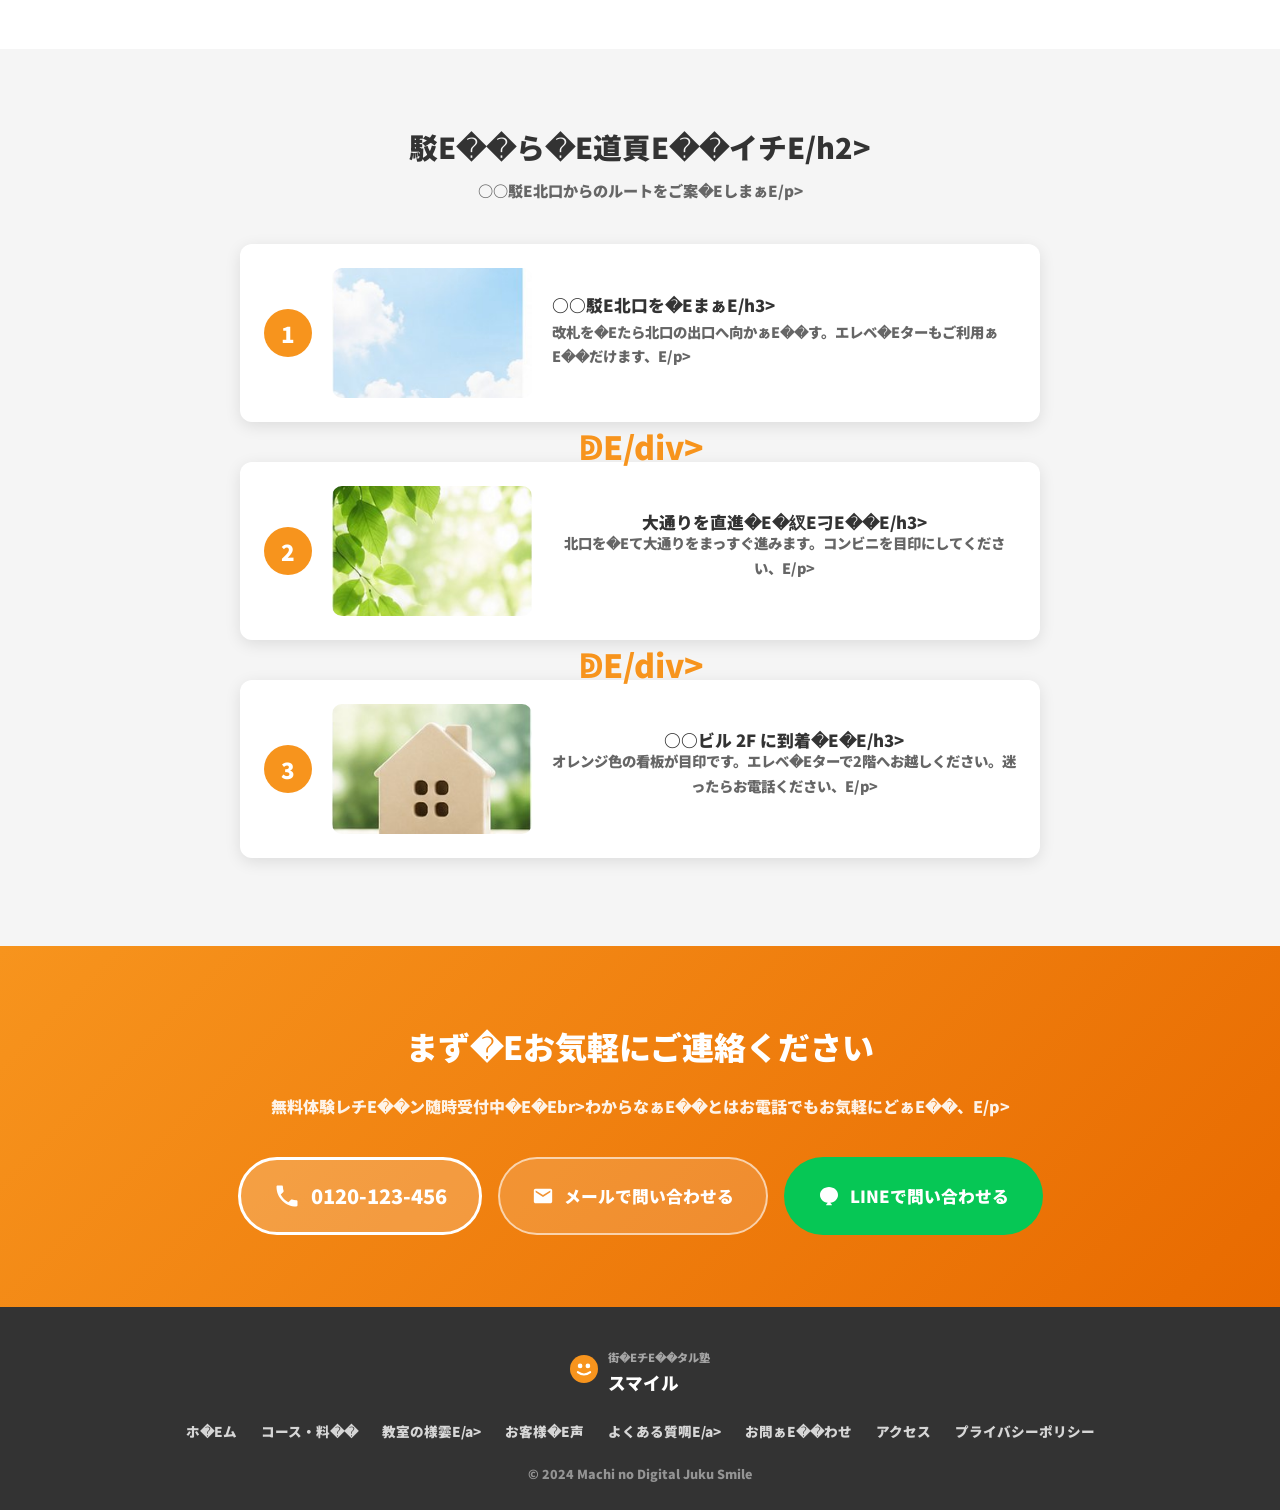
==== commit 00ecb5ab: "fix all double slash" ====
--- a/access/index.html
+++ b/access/index.html
@@ -3,7 +3,7 @@
 <head><meta charset="UTF-8">
   
   <meta name="viewport" content="width=device-width, initial-scale=1.0">
-  <title>アクセス – smile</title>
+  <title>アクセス  Esmile</title>
 <meta name="robots" content="max-image-preview:large">
 <link rel="dns-prefetch" href="//fonts.googleapis.com">
 <link href="https://fonts.googleapis.com/" rel="preconnect">
@@ -59,9 +59,9 @@
 <header class="header" id="header">
   <div class="header__inner">
     <a href="https://sonosannworks.github.io/smile-wp/" class="header__logo">
-      <img src="https://sonosannworks.github.io/smile-wp/wp-content/themes/smile/images/logo-1.png" alt="街のデジタル塾スマイル ロゴ" class="header__logo-img">
+      <img src="https://sonosannworks.github.io/smile-wp/wp-content/themes/smile/images/logo-1.png" alt="街�EチE��タル塾スマイル ロゴ" class="header__logo-img">
       <div class="header__logo-text">
-        <span class="header__logo-sub">街のデジタル塾</span>
+        <span class="header__logo-sub">街�EチE��タル塾</span>
         <span class="header__logo-main">スマイル</span>
       </div>
     </a>
@@ -69,22 +69,20 @@
     <nav class="header__nav" id="nav">
       <ul class="header__nav-list">
         <li><a href="https://sonosannworks.github.io/smile-wp/" class="header__nav-link">
-          <span class="header__nav-icon">🏠</span>ホーム
+          <span class="header__nav-icon">🏠</span>ホ�Eム
         </a></li>
         <li><a href="https://sonosannworks.github.io/smile-wp/#courses" class="header__nav-link">
-          <span class="header__nav-icon">📋</span>コース・料金
+          <span class="header__nav-icon">📋</span>コース・料��
         </a></li>
         <li><a href="https://sonosannworks.github.io/smile-wp/#classroom" class="header__nav-link">
-          <span class="header__nav-icon">📷</span>教室の様子
-        </a></li>
+          <span class="header__nav-icon">📷</span>教室の様孁E        </a></li>
         <li><a href="https://sonosannworks.github.io/smile-wp/voices/" class="header__nav-link">
-          <span class="header__nav-icon">💬</span>お客様の声
+          <span class="header__nav-icon">💬</span>お客様�E声
         </a></li>
         <li><a href="https://sonosannworks.github.io/smile-wp/#faq" class="header__nav-link">
-          <span class="header__nav-icon">❓</span>よくある質問
-        </a></li>
+          <span class="header__nav-icon">❁E/span>よくある質啁E        </a></li>
         <li><a href="https://sonosannworks.github.io/smile-wp/#contact" class="header__nav-link">
-          <span class="header__nav-icon">✉️</span>お問い合わせ
+          <span class="header__nav-icon">✉︁E/span>お問ぁE��わせ
         </a></li>
         <li><a href="https://sonosannworks.github.io/smile-wp/access/" class="header__nav-link active">
           <span class="header__nav-icon">📍</span>アクセス
@@ -95,7 +93,7 @@
     <div class="header__tel">
       <p class="header__tel-label">お気軽にお電話ください</p>
       <a href="tel:0120123456" class="header__tel-number">0120-123-456</a>
-      <p class="header__tel-hours">受付時間 9:00〜17:00（日・祝休み）</p>
+      <p class="header__tel-hours">受付時閁E9:00、E7:00�E�日・祝休み�E�E/p>
     </div>
 
     <a href="tel:0120123456" class="btn-tel-header">
@@ -103,7 +101,7 @@
       電話する
     </a>
 
-    <button class="hamburger" id="hamburger" aria-label="メニューを開く">
+    <button class="hamburger" id="hamburger" aria-label="メニューを開ぁE>
       <span></span><span></span><span></span>
     </button>
   </div>
@@ -112,14 +110,14 @@
 <!-- Mobile Nav Overlay -->
 <div class="nav-overlay" id="navOverlay"></div>
 <nav class="mobile-nav" id="mobileNav">
-  <button class="mobile-nav__close" id="mobileNavClose">✕</button>
+  <button class="mobile-nav__close" id="mobileNavClose">✁E/button>
   <ul>
-    <li><a href="https://sonosannworks.github.io/smile-wp/" onclick="closeMobileNav()">🏠 ホーム</a></li>
-    <li><a href="https://sonosannworks.github.io/smile-wp/#courses" onclick="closeMobileNav()">📋 コース・料金</a></li>
-    <li><a href="https://sonosannworks.github.io/smile-wp/#classroom" onclick="closeMobileNav()">📷 教室の様子</a></li>
-    <li><a href="https://sonosannworks.github.io/smile-wp/voices/" onclick="closeMobileNav()">💬 お客様の声</a></li>
-    <li><a href="https://sonosannworks.github.io/smile-wp/#faq" onclick="closeMobileNav()">❓ よくある質問</a></li>
-    <li><a href="https://sonosannworks.github.io/smile-wp/#contact" onclick="closeMobileNav()">✉️ お問い合わせ</a></li>
+    <li><a href="https://sonosannworks.github.io/smile-wp/" onclick="closeMobileNav()">🏠 ホ�Eム</a></li>
+    <li><a href="https://sonosannworks.github.io/smile-wp/#courses" onclick="closeMobileNav()">📋 コース・料��</a></li>
+    <li><a href="https://sonosannworks.github.io/smile-wp/#classroom" onclick="closeMobileNav()">📷 教室の様孁E/a></li>
+    <li><a href="https://sonosannworks.github.io/smile-wp/voices/" onclick="closeMobileNav()">💬 お客様�E声</a></li>
+    <li><a href="https://sonosannworks.github.io/smile-wp/#faq" onclick="closeMobileNav()">❁Eよくある質啁E/a></li>
+    <li><a href="https://sonosannworks.github.io/smile-wp/#contact" onclick="closeMobileNav()">✉︁Eお問ぁE��わせ</a></li>
     <li><a href="https://sonosannworks.github.io/smile-wp/access/" onclick="closeMobileNav()">📍 アクセス</a></li>
   </ul>
   <div class="mobile-nav__cta">
@@ -137,9 +135,9 @@
 <!-- ========== PAGE HERO ========== -->
 <section class="page-hero">
   <div class="page-hero__inner">
-    <nav class="breadcrumb" aria-label="パンくずリスト">
+    <nav class="breadcrumb" aria-label="パンくずリスチE>
       <ol>
-        <li><a href="https://sonosannworks.github.io/smile-wp/">ホーム</a></li>
+        <li><a href="https://sonosannworks.github.io/smile-wp/">ホ�Eム</a></li>
         <li aria-current="page">アクセス・地図</li>
       </ol>
     </nav>
@@ -147,7 +145,7 @@
       <span class="page-hero__icon">📍</span>
       アクセス・地図
     </h1>
-    <p class="page-hero__desc">○○駅より徒歩5分。明るく通いやすい立地です。</p>
+    <p class="page-hero__desc">○○駁E��り徒歩5刁E���Eるく通いめE��ぁE��地です、E/p>
   </div>
 </section>
 
@@ -160,18 +158,16 @@
       <div class="map-wrapper">
         <div class="map-label">
           <svg width="18" height="18" viewbox="0 0 24 24" fill="#F7941D"><path d="M12 2C8.13 2 5 5.13 5 9c0 5.25 7 13 7 13s7-7.75 7-13c0-3.87-3.13-7-7-7zm0 9.5c-1.38 0-2.5-1.12-2.5-2.5s1.12-2.5 2.5-2.5 2.5 1.12 2.5 2.5-1.12 2.5-2.5 2.5z"></path></svg>
-          Googleマップで現在地からのルートを確認できます
-        </div>
+          Googleマップで現在地からのルートを確認できまぁE        </div>
         <div class="map-embed">
-          <iframe src="https://www.google.com/maps/embed?pb=!1m18!1m12!1m3!1d3240.827853132924!2d139.7671248152583!3d35.68123498019537!2m3!1f0!2f0!3f0!3m2!1i1024!2i768!4f13.1!3m3!1m2!1s0x60188bfbd89f700b%3A0x277c49ba34ed38!2z5p2x5Lqs6aeF!5e0!3m2!1sja!2sjp!4v1620000000000!5m2!1sja!2sjp" width="100%" height="480" style="border:0;" allowfullscreen="" loading="lazy" referrerpolicy="no-referrer-when-downgrade" title="街のデジタル塾スマイル 地図"></iframe>
+          <iframe src="https://www.google.com/maps/embed?pb=!1m18!1m12!1m3!1d3240.827853132924!2d139.7671248152583!3d35.68123498019537!2m3!1f0!2f0!3f0!3m2!1i1024!2i768!4f13.1!3m3!1m2!1s0x60188bfbd89f700b%3A0x277c49ba34ed38!2z5p2x5Lqs6aeF!5e0!3m2!1sja!2sjp!4v1620000000000!5m2!1sja!2sjp" width="100%" height="480" style="border:0;" allowfullscreen="" loading="lazy" referrerpolicy="no-referrer-when-downgrade" title="街�EチE��タル塾スマイル 地図"></iframe>
         </div>
         <a href="https://www.google.com/maps/search/%E6%9D%B1%E4%BA%AC%E9%83%BD%E2%97%8B%E2%97%8B%E5%B8%82%E2%97%8B%E2%97%8B%E7%94%BA1-2-3" target="_blank" rel="noopener" class="btn-open-map">
           <svg width="20" height="20" viewbox="0 0 24 24" fill="white"><path d="M12 2C8.13 2 5 5.13 5 9c0 5.25 7 13 7 13s7-7.75 7-13c0-3.87-3.13-7-7-7zm0 9.5c-1.38 0-2.5-1.12-2.5-2.5s1.12-2.5 2.5-2.5 2.5 1.12 2.5 2.5-1.12 2.5-2.5 2.5z"></path></svg>
-          Googleマップで大きく見る（別タブで開きます）
-        </a>
-      </div>
-
-      <!-- 住所・アクセス情報 -->
+          Googleマップで大きく見る�E�別タブで開きます！E        </a>
+      </div>
+
+      <!-- 住所・アクセス惁E�� -->
       <div class="access-info">
 
         <div class="info-card">
@@ -183,7 +179,7 @@
           </div>
           <div class="info-card__body">
             <p class="info-address">
-              〒123-4567<br>
+              、E23-4567<br>
               東京都○○市○○町1-2-3<br>
               ○○ビル 2F
             </p>
@@ -202,15 +198,15 @@
               <li class="access-list__item">
                 <span class="access-list__badge access-list__badge--walk">徒歩</span>
                 <div>
-                  <strong>○○線 ○○駅</strong>より<br>
-                  北口を出て直進、徒歩約 <strong class="accent">5分</strong>
+                  <strong>○○緁E○○駁E/strong>より<br>
+                  北口を�Eて直進、徒歩紁E<strong class="accent">5刁E/strong>
                 </div>
               </li>
               <li class="access-list__item">
                 <span class="access-list__badge access-list__badge--walk">徒歩</span>
                 <div>
-                  <strong>△△線 △△駅</strong>より<br>
-                  東口から左折、徒歩約 <strong class="accent">8分</strong>
+                  <strong>△△緁E△△駁E/strong>より<br>
+                  東口から左折、徒歩紁E<strong class="accent">8刁E/strong>
                 </div>
               </li>
             </ul>
@@ -229,9 +225,8 @@
               <li class="access-list__item">
                 <span class="access-list__badge access-list__badge--bus">バス</span>
                 <div>
-                  <strong>○○バス「○○停留所」</strong>下車<br>
-                  徒歩約 <strong class="accent">1分</strong>（目の前）
-                </div>
+                  <strong>○○バス「○○停留所、E/strong>下軁Ebr>
+                  徒歩紁E<strong class="accent">1刁E/strong>�E�目の前！E                </div>
               </li>
             </ul>
           </div>
@@ -242,12 +237,12 @@
             <div class="info-card__icon info-card__icon--gray">
               <svg width="24" height="24" viewbox="0 0 24 24" fill="white"><path d="M13 3H6v18h4v-6h3c3.31 0 6-2.69 6-6s-2.69-6-6-6zm.2 8H10V7h3.2c1.1 0 2 .9 2 2s-.9 2-2 2z"></path></svg>
             </div>
-            <h2 class="info-card__title">駐車場について</h2>
+            <h2 class="info-card__title">駐車場につぁE��</h2>
           </div>
           <div class="info-card__body">
             <p class="info-text">
-              専用駐車場はございません。近隣のコインパーキングをご利用ください。<br>
-              <small>（徒歩1〜2分以内に複数のコインパーキングがございます）</small>
+              専用駐車場はござぁE��せん。近隣のコインパ�Eキングをご利用ください、Ebr>
+              <small>�E�徒歩1、E刁E��冁E��褁E��のコインパ�Eキングがございます！E/small>
             </p>
           </div>
         </div>
@@ -257,19 +252,19 @@
             <div class="info-card__icon info-card__icon--white">
               <svg width="24" height="24" viewbox="0 0 24 24" fill="#F7941D"><path d="M11.99 2C6.47 2 2 6.48 2 12s4.47 10 9.99 10C17.52 22 22 17.52 22 12S17.52 2 11.99 2zM12 20c-4.42 0-8-3.58-8-8s3.58-8 8-8 8 3.58 8 8-3.58 8-8 8zm.5-13H11v6l5.25 3.15.75-1.23-4.5-2.67V7z"></path></svg>
             </div>
-            <h2 class="info-card__title info-card__title--orange">受付・営業時間</h2>
+            <h2 class="info-card__title info-card__title--orange">受付�E営業時間</h2>
           </div>
           <div class="info-card__body">
             <table class="hours-table">
               <tbody>
                 <tr>
-                  <th>月〜金</th>
-                  <td><strong>9:00〜17:00</strong></td>
+                  <th>月〜��</th>
+                  <td><strong>9:00、E7:00</strong></td>
                   <td class="open-badge">受付中</td>
                 </tr>
                 <tr>
                   <th>土曜日</th>
-                  <td><strong>9:00〜13:00</strong></td>
+                  <td><strong>9:00、E3:00</strong></td>
                   <td class="open-badge">受付中</td>
                 </tr>
                 <tr>
@@ -287,44 +282,44 @@
   </div>
 </section>
 
-<!-- ========== 道順ガイド ========== -->
+<!-- ========== 道頁E��イチE========== -->
 <section class="route-guide">
   <div class="container">
     <div class="section-header section-header--center">
-      <h2 class="section-title">駅からの道順ガイド</h2>
-      <p class="route-guide__sub">○○駅 北口からのルートをご案内します</p>
+      <h2 class="section-title">駁E��ら�E道頁E��イチE/h2>
+      <p class="route-guide__sub">○○駁E北口からのルートをご案�EしまぁE/p>
     </div>
     <div class="route-steps">
       <div class="route-step">
         <div class="route-step__num">1</div>
         <div class="route-step__img">
-          <img src="https://sonosannworks.github.io/smile-wp/wp-content/themes/smile/images/photo_10_sky_clouds.png" alt="○○駅 北口" loading="lazy">
+          <img src="https://sonosannworks.github.io/smile-wp/wp-content/themes/smile/images/photo_10_sky_clouds.png" alt="○○駁E北口" loading="lazy">
         </div>
         <div class="route-step__text">
-          <h3>○○駅 北口を出ます</h3>
-          <p>改札を出たら北口の出口へ向かいます。エレベーターもご利用いただけます。</p>
-        </div>
-      </div>
-      <div class="route-step__arrow">↓</div>
+          <h3>○○駁E北口を�EまぁE/h3>
+          <p>改札を�Eたら北口の出口へ向かぁE��す。エレベ�Eターもご利用ぁE��だけます、E/p>
+        </div>
+      </div>
+      <div class="route-step__arrow">ↁE/div>
       <div class="route-step">
         <div class="route-step__num">2</div>
         <div class="route-step__img">
           <img src="https://sonosannworks.github.io/smile-wp/wp-content/themes/smile/images/photo_09_green_leaves.png" alt="大通りを直進" loading="lazy">
         </div>
         <div class="route-step__text">
-          <h3>大通りを直進（約3分）</h3>
-          <p>北口を出て大通りをまっすぐ進みます。コンビニを目印にしてください。</p>
-        </div>
-      </div>
-      <div class="route-step__arrow">↓</div>
+          <h3>大通りを直進�E�紁E刁E��E/h3>
+          <p>北口を�Eて大通りをまっすぐ進みます。コンビニを目印にしてください、E/p>
+        </div>
+      </div>
+      <div class="route-step__arrow">ↁE/div>
       <div class="route-step">
         <div class="route-step__num">3</div>
         <div class="route-step__img">
           <img src="https://sonosannworks.github.io/smile-wp/wp-content/themes/smile/images/photo_08_house_model.png" alt="○○ビル 2F" loading="lazy">
         </div>
         <div class="route-step__text">
-          <h3>○○ビル 2F に到着！</h3>
-          <p>オレンジ色の看板が目印です。エレベーターで2階へお越しください。迷ったらお電話ください。</p>
+          <h3>○○ビル 2F に到着�E�E/h3>
+          <p>オレンジ色の看板が目印です。エレベ�Eターで2階へお越しください。迷ったらお電話ください、E/p>
         </div>
       </div>
     </div>
@@ -335,8 +330,8 @@
 <section class="access-cta">
   <div class="container">
     <div class="access-cta__inner">
-      <h2 class="access-cta__title">まずはお気軽にご連絡ください</h2>
-      <p class="access-cta__desc">無料体験レッスン随時受付中！<br>わからないことはお電話でもお気軽にどうぞ。</p>
+      <h2 class="access-cta__title">まず�Eお気軽にご連絡ください</h2>
+      <p class="access-cta__desc">無料体験レチE��ン随時受付中�E�Ebr>わからなぁE��とはお電話でもお気軽にどぁE��、E/p>
       <div class="access-cta__btns">
         <a href="tel:0120123456" class="access-cta__tel">
           <svg width="28" height="28" viewbox="0 0 24 24" fill="white"><path d="M6.6 10.8c1.4 2.8 3.8 5.1 6.6 6.6l2.2-2.2c.3-.3.7-.4 1-.2 1.1.4 2.3.6 3.6.6.6 0 1 .4 1 1V20c0 .6-.4 1-1 1-9.4 0-17-7.6-17-17 0-.6.4-1 1-1h3.5c.6 0 1 .4 1 1 0 1.3.2 2.5.6 3.6.1.3 0 .7-.2 1L6.6 10.8z"></path></svg>
@@ -363,17 +358,17 @@
         <svg width="28" height="28" viewbox="0 0 36 36" fill="none"><circle cx="18" cy="18" r="18" fill="#F7941D"></circle><circle cx="13" cy="14" r="3" fill="white"></circle><circle cx="23" cy="14" r="3" fill="white"></circle><path d="M10 22 Q18 28 26 22" stroke="white" stroke-width="2.5" stroke-linecap="round" fill="none"></path></svg>
       </div>
       <div>
-        <span class="footer__logo-sub">街のデジタル塾</span>
+        <span class="footer__logo-sub">街�EチE��タル塾</span>
         <span class="footer__logo-main">スマイル</span>
       </div>
     </div>
     <nav class="footer__nav">
-      <a href="https://sonosannworks.github.io/smile-wp/">ホーム</a>
-      <a href="https://sonosannworks.github.io/smile-wp/#courses">コース・料金</a>
-      <a href="https://sonosannworks.github.io/smile-wp/#classroom">教室の様子</a>
-      <a href="https://sonosannworks.github.io/smile-wp/voices/">お客様の声</a>
-      <a href="https://sonosannworks.github.io/smile-wp/#faq">よくある質問</a>
-      <a href="https://sonosannworks.github.io/smile-wp/#contact">お問い合わせ</a>
+      <a href="https://sonosannworks.github.io/smile-wp/">ホ�Eム</a>
+      <a href="https://sonosannworks.github.io/smile-wp/#courses">コース・料��</a>
+      <a href="https://sonosannworks.github.io/smile-wp/#classroom">教室の様孁E/a>
+      <a href="https://sonosannworks.github.io/smile-wp/voices/">お客様�E声</a>
+      <a href="https://sonosannworks.github.io/smile-wp/#faq">よくある質啁E/a>
+      <a href="https://sonosannworks.github.io/smile-wp/#contact">お問ぁE��わせ</a>
       <a href="https://sonosannworks.github.io/smile-wp/access/">アクセス</a>
       <a href="https://sonosannworks.github.io/smile-wp/?page_id=3">プライバシーポリシー</a>
     </nav>
@@ -407,3 +402,4 @@
 </script>
 </body>
 </html>
+
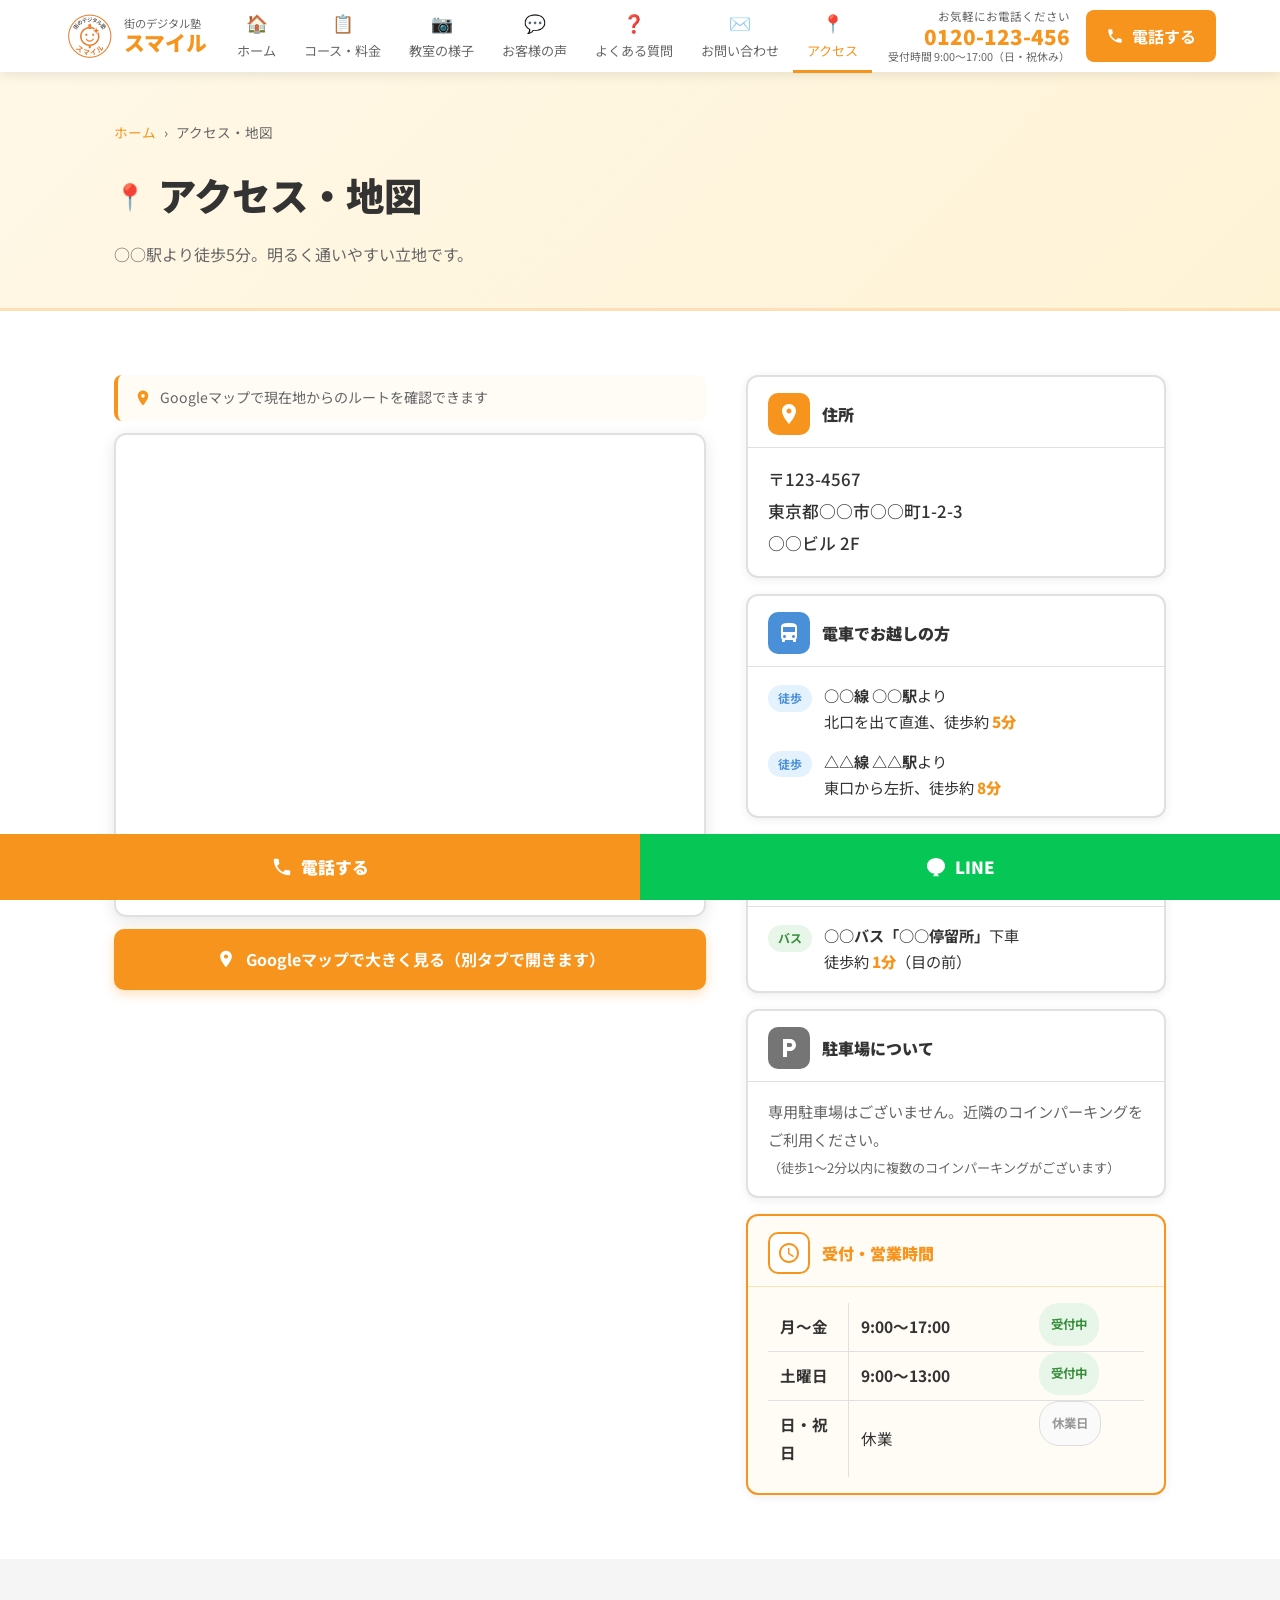
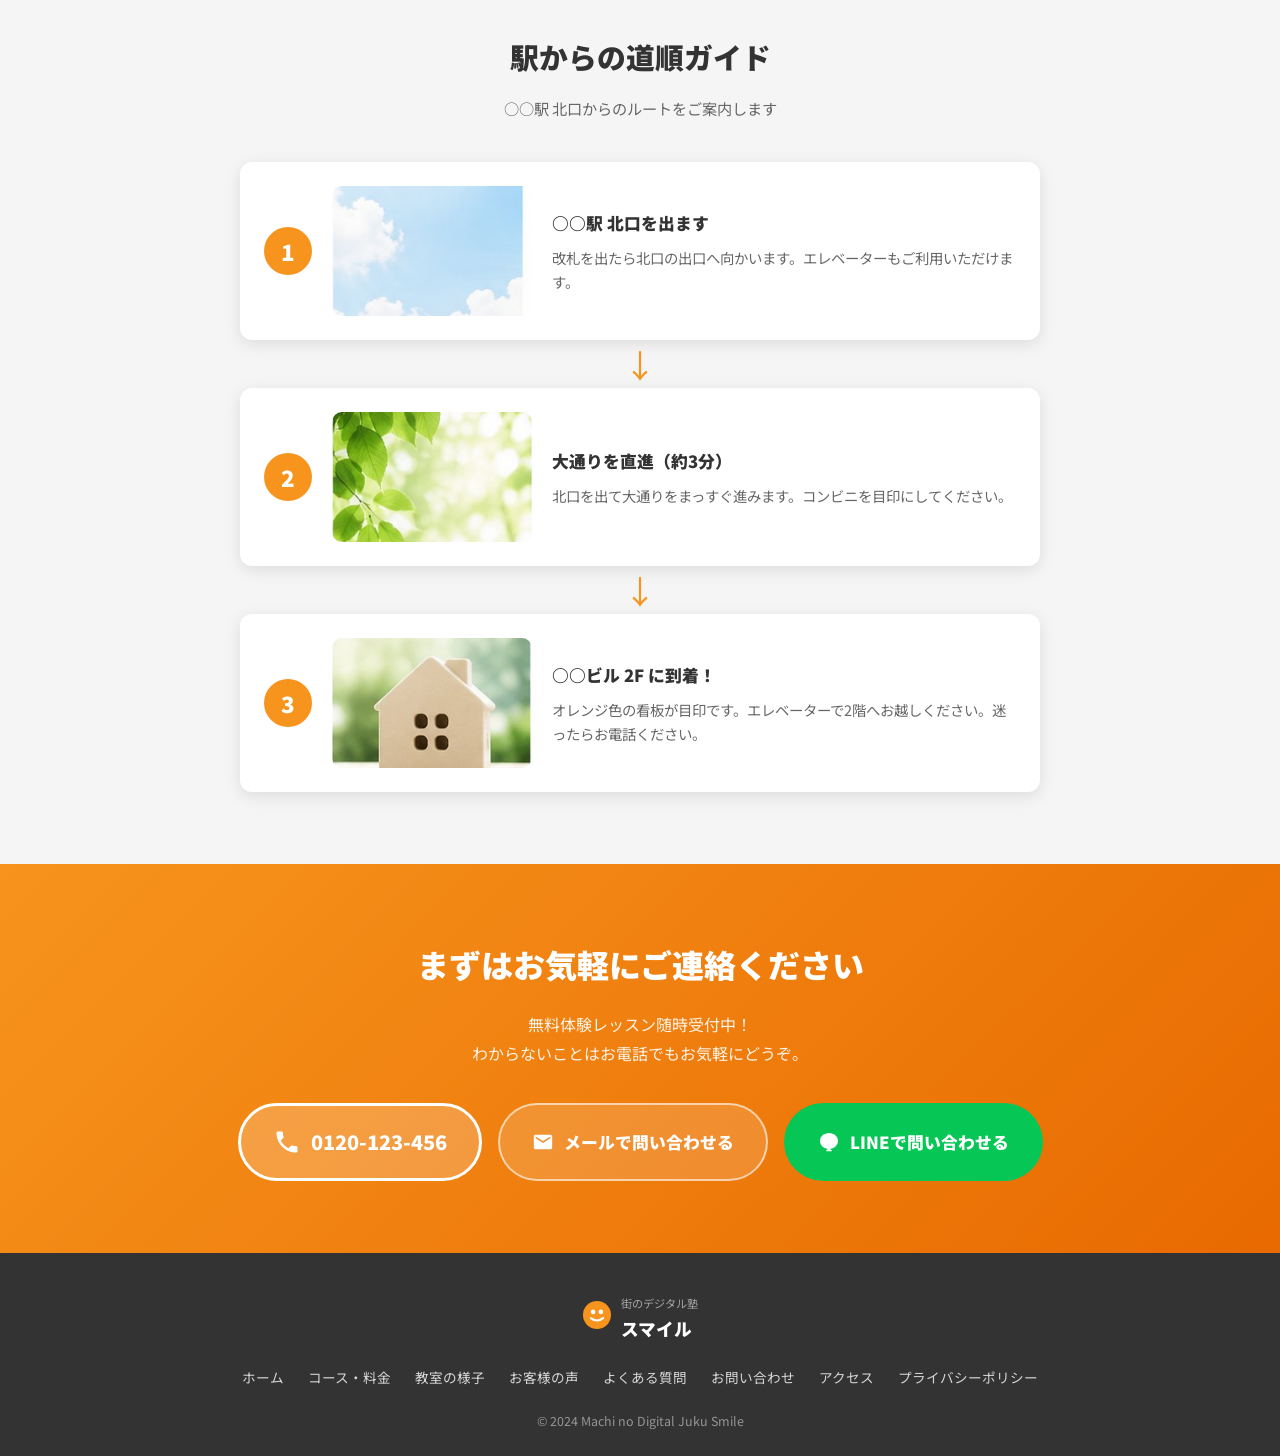
==== commit 48546f12: "Revert "fix all double slash" This reverts commit 00ecb5abad2cf788dc7f1a15da321cc58de53922." ====
--- a/access/index.html
+++ b/access/index.html
@@ -3,7 +3,7 @@
 <head><meta charset="UTF-8">
   
   <meta name="viewport" content="width=device-width, initial-scale=1.0">
-  <title>アクセス  Esmile</title>
+  <title>アクセス – smile</title>
 <meta name="robots" content="max-image-preview:large">
 <link rel="dns-prefetch" href="//fonts.googleapis.com">
 <link href="https://fonts.googleapis.com/" rel="preconnect">
@@ -59,9 +59,9 @@
 <header class="header" id="header">
   <div class="header__inner">
     <a href="https://sonosannworks.github.io/smile-wp/" class="header__logo">
-      <img src="https://sonosannworks.github.io/smile-wp/wp-content/themes/smile/images/logo-1.png" alt="街�EチE��タル塾スマイル ロゴ" class="header__logo-img">
+      <img src="https://sonosannworks.github.io/smile-wp/wp-content/themes/smile/images/logo-1.png" alt="街のデジタル塾スマイル ロゴ" class="header__logo-img">
       <div class="header__logo-text">
-        <span class="header__logo-sub">街�EチE��タル塾</span>
+        <span class="header__logo-sub">街のデジタル塾</span>
         <span class="header__logo-main">スマイル</span>
       </div>
     </a>
@@ -69,20 +69,22 @@
     <nav class="header__nav" id="nav">
       <ul class="header__nav-list">
         <li><a href="https://sonosannworks.github.io/smile-wp/" class="header__nav-link">
-          <span class="header__nav-icon">🏠</span>ホ�Eム
+          <span class="header__nav-icon">🏠</span>ホーム
         </a></li>
         <li><a href="https://sonosannworks.github.io/smile-wp/#courses" class="header__nav-link">
-          <span class="header__nav-icon">📋</span>コース・料��
+          <span class="header__nav-icon">📋</span>コース・料金
         </a></li>
         <li><a href="https://sonosannworks.github.io/smile-wp/#classroom" class="header__nav-link">
-          <span class="header__nav-icon">📷</span>教室の様孁E        </a></li>
+          <span class="header__nav-icon">📷</span>教室の様子
+        </a></li>
         <li><a href="https://sonosannworks.github.io/smile-wp/voices/" class="header__nav-link">
-          <span class="header__nav-icon">💬</span>お客様�E声
+          <span class="header__nav-icon">💬</span>お客様の声
         </a></li>
         <li><a href="https://sonosannworks.github.io/smile-wp/#faq" class="header__nav-link">
-          <span class="header__nav-icon">❁E/span>よくある質啁E        </a></li>
+          <span class="header__nav-icon">❓</span>よくある質問
+        </a></li>
         <li><a href="https://sonosannworks.github.io/smile-wp/#contact" class="header__nav-link">
-          <span class="header__nav-icon">✉︁E/span>お問ぁE��わせ
+          <span class="header__nav-icon">✉️</span>お問い合わせ
         </a></li>
         <li><a href="https://sonosannworks.github.io/smile-wp/access/" class="header__nav-link active">
           <span class="header__nav-icon">📍</span>アクセス
@@ -93,7 +95,7 @@
     <div class="header__tel">
       <p class="header__tel-label">お気軽にお電話ください</p>
       <a href="tel:0120123456" class="header__tel-number">0120-123-456</a>
-      <p class="header__tel-hours">受付時閁E9:00、E7:00�E�日・祝休み�E�E/p>
+      <p class="header__tel-hours">受付時間 9:00〜17:00（日・祝休み）</p>
     </div>
 
     <a href="tel:0120123456" class="btn-tel-header">
@@ -101,7 +103,7 @@
       電話する
     </a>
 
-    <button class="hamburger" id="hamburger" aria-label="メニューを開ぁE>
+    <button class="hamburger" id="hamburger" aria-label="メニューを開く">
       <span></span><span></span><span></span>
     </button>
   </div>
@@ -110,14 +112,14 @@
 <!-- Mobile Nav Overlay -->
 <div class="nav-overlay" id="navOverlay"></div>
 <nav class="mobile-nav" id="mobileNav">
-  <button class="mobile-nav__close" id="mobileNavClose">✁E/button>
+  <button class="mobile-nav__close" id="mobileNavClose">✕</button>
   <ul>
-    <li><a href="https://sonosannworks.github.io/smile-wp/" onclick="closeMobileNav()">🏠 ホ�Eム</a></li>
-    <li><a href="https://sonosannworks.github.io/smile-wp/#courses" onclick="closeMobileNav()">📋 コース・料��</a></li>
-    <li><a href="https://sonosannworks.github.io/smile-wp/#classroom" onclick="closeMobileNav()">📷 教室の様孁E/a></li>
-    <li><a href="https://sonosannworks.github.io/smile-wp/voices/" onclick="closeMobileNav()">💬 お客様�E声</a></li>
-    <li><a href="https://sonosannworks.github.io/smile-wp/#faq" onclick="closeMobileNav()">❁Eよくある質啁E/a></li>
-    <li><a href="https://sonosannworks.github.io/smile-wp/#contact" onclick="closeMobileNav()">✉︁Eお問ぁE��わせ</a></li>
+    <li><a href="https://sonosannworks.github.io/smile-wp/" onclick="closeMobileNav()">🏠 ホーム</a></li>
+    <li><a href="https://sonosannworks.github.io/smile-wp/#courses" onclick="closeMobileNav()">📋 コース・料金</a></li>
+    <li><a href="https://sonosannworks.github.io/smile-wp/#classroom" onclick="closeMobileNav()">📷 教室の様子</a></li>
+    <li><a href="https://sonosannworks.github.io/smile-wp/voices/" onclick="closeMobileNav()">💬 お客様の声</a></li>
+    <li><a href="https://sonosannworks.github.io/smile-wp/#faq" onclick="closeMobileNav()">❓ よくある質問</a></li>
+    <li><a href="https://sonosannworks.github.io/smile-wp/#contact" onclick="closeMobileNav()">✉️ お問い合わせ</a></li>
     <li><a href="https://sonosannworks.github.io/smile-wp/access/" onclick="closeMobileNav()">📍 アクセス</a></li>
   </ul>
   <div class="mobile-nav__cta">
@@ -135,9 +137,9 @@
 <!-- ========== PAGE HERO ========== -->
 <section class="page-hero">
   <div class="page-hero__inner">
-    <nav class="breadcrumb" aria-label="パンくずリスチE>
+    <nav class="breadcrumb" aria-label="パンくずリスト">
       <ol>
-        <li><a href="https://sonosannworks.github.io/smile-wp/">ホ�Eム</a></li>
+        <li><a href="https://sonosannworks.github.io/smile-wp/">ホーム</a></li>
         <li aria-current="page">アクセス・地図</li>
       </ol>
     </nav>
@@ -145,7 +147,7 @@
       <span class="page-hero__icon">📍</span>
       アクセス・地図
     </h1>
-    <p class="page-hero__desc">○○駁E��り徒歩5刁E���Eるく通いめE��ぁE��地です、E/p>
+    <p class="page-hero__desc">○○駅より徒歩5分。明るく通いやすい立地です。</p>
   </div>
 </section>
 
@@ -158,16 +160,18 @@
       <div class="map-wrapper">
         <div class="map-label">
           <svg width="18" height="18" viewbox="0 0 24 24" fill="#F7941D"><path d="M12 2C8.13 2 5 5.13 5 9c0 5.25 7 13 7 13s7-7.75 7-13c0-3.87-3.13-7-7-7zm0 9.5c-1.38 0-2.5-1.12-2.5-2.5s1.12-2.5 2.5-2.5 2.5 1.12 2.5 2.5-1.12 2.5-2.5 2.5z"></path></svg>
-          Googleマップで現在地からのルートを確認できまぁE        </div>
+          Googleマップで現在地からのルートを確認できます
+        </div>
         <div class="map-embed">
-          <iframe src="https://www.google.com/maps/embed?pb=!1m18!1m12!1m3!1d3240.827853132924!2d139.7671248152583!3d35.68123498019537!2m3!1f0!2f0!3f0!3m2!1i1024!2i768!4f13.1!3m3!1m2!1s0x60188bfbd89f700b%3A0x277c49ba34ed38!2z5p2x5Lqs6aeF!5e0!3m2!1sja!2sjp!4v1620000000000!5m2!1sja!2sjp" width="100%" height="480" style="border:0;" allowfullscreen="" loading="lazy" referrerpolicy="no-referrer-when-downgrade" title="街�EチE��タル塾スマイル 地図"></iframe>
+          <iframe src="https://www.google.com/maps/embed?pb=!1m18!1m12!1m3!1d3240.827853132924!2d139.7671248152583!3d35.68123498019537!2m3!1f0!2f0!3f0!3m2!1i1024!2i768!4f13.1!3m3!1m2!1s0x60188bfbd89f700b%3A0x277c49ba34ed38!2z5p2x5Lqs6aeF!5e0!3m2!1sja!2sjp!4v1620000000000!5m2!1sja!2sjp" width="100%" height="480" style="border:0;" allowfullscreen="" loading="lazy" referrerpolicy="no-referrer-when-downgrade" title="街のデジタル塾スマイル 地図"></iframe>
         </div>
         <a href="https://www.google.com/maps/search/%E6%9D%B1%E4%BA%AC%E9%83%BD%E2%97%8B%E2%97%8B%E5%B8%82%E2%97%8B%E2%97%8B%E7%94%BA1-2-3" target="_blank" rel="noopener" class="btn-open-map">
           <svg width="20" height="20" viewbox="0 0 24 24" fill="white"><path d="M12 2C8.13 2 5 5.13 5 9c0 5.25 7 13 7 13s7-7.75 7-13c0-3.87-3.13-7-7-7zm0 9.5c-1.38 0-2.5-1.12-2.5-2.5s1.12-2.5 2.5-2.5 2.5 1.12 2.5 2.5-1.12 2.5-2.5 2.5z"></path></svg>
-          Googleマップで大きく見る�E�別タブで開きます！E        </a>
-      </div>
-
-      <!-- 住所・アクセス惁E�� -->
+          Googleマップで大きく見る（別タブで開きます）
+        </a>
+      </div>
+
+      <!-- 住所・アクセス情報 -->
       <div class="access-info">
 
         <div class="info-card">
@@ -179,7 +183,7 @@
           </div>
           <div class="info-card__body">
             <p class="info-address">
-              、E23-4567<br>
+              〒123-4567<br>
               東京都○○市○○町1-2-3<br>
               ○○ビル 2F
             </p>
@@ -198,15 +202,15 @@
               <li class="access-list__item">
                 <span class="access-list__badge access-list__badge--walk">徒歩</span>
                 <div>
-                  <strong>○○緁E○○駁E/strong>より<br>
-                  北口を�Eて直進、徒歩紁E<strong class="accent">5刁E/strong>
+                  <strong>○○線 ○○駅</strong>より<br>
+                  北口を出て直進、徒歩約 <strong class="accent">5分</strong>
                 </div>
               </li>
               <li class="access-list__item">
                 <span class="access-list__badge access-list__badge--walk">徒歩</span>
                 <div>
-                  <strong>△△緁E△△駁E/strong>より<br>
-                  東口から左折、徒歩紁E<strong class="accent">8刁E/strong>
+                  <strong>△△線 △△駅</strong>より<br>
+                  東口から左折、徒歩約 <strong class="accent">8分</strong>
                 </div>
               </li>
             </ul>
@@ -225,8 +229,9 @@
               <li class="access-list__item">
                 <span class="access-list__badge access-list__badge--bus">バス</span>
                 <div>
-                  <strong>○○バス「○○停留所、E/strong>下軁Ebr>
-                  徒歩紁E<strong class="accent">1刁E/strong>�E�目の前！E                </div>
+                  <strong>○○バス「○○停留所」</strong>下車<br>
+                  徒歩約 <strong class="accent">1分</strong>（目の前）
+                </div>
               </li>
             </ul>
           </div>
@@ -237,12 +242,12 @@
             <div class="info-card__icon info-card__icon--gray">
               <svg width="24" height="24" viewbox="0 0 24 24" fill="white"><path d="M13 3H6v18h4v-6h3c3.31 0 6-2.69 6-6s-2.69-6-6-6zm.2 8H10V7h3.2c1.1 0 2 .9 2 2s-.9 2-2 2z"></path></svg>
             </div>
-            <h2 class="info-card__title">駐車場につぁE��</h2>
+            <h2 class="info-card__title">駐車場について</h2>
           </div>
           <div class="info-card__body">
             <p class="info-text">
-              専用駐車場はござぁE��せん。近隣のコインパ�Eキングをご利用ください、Ebr>
-              <small>�E�徒歩1、E刁E��冁E��褁E��のコインパ�Eキングがございます！E/small>
+              専用駐車場はございません。近隣のコインパーキングをご利用ください。<br>
+              <small>（徒歩1〜2分以内に複数のコインパーキングがございます）</small>
             </p>
           </div>
         </div>
@@ -252,19 +257,19 @@
             <div class="info-card__icon info-card__icon--white">
               <svg width="24" height="24" viewbox="0 0 24 24" fill="#F7941D"><path d="M11.99 2C6.47 2 2 6.48 2 12s4.47 10 9.99 10C17.52 22 22 17.52 22 12S17.52 2 11.99 2zM12 20c-4.42 0-8-3.58-8-8s3.58-8 8-8 8 3.58 8 8-3.58 8-8 8zm.5-13H11v6l5.25 3.15.75-1.23-4.5-2.67V7z"></path></svg>
             </div>
-            <h2 class="info-card__title info-card__title--orange">受付�E営業時間</h2>
+            <h2 class="info-card__title info-card__title--orange">受付・営業時間</h2>
           </div>
           <div class="info-card__body">
             <table class="hours-table">
               <tbody>
                 <tr>
-                  <th>月〜��</th>
-                  <td><strong>9:00、E7:00</strong></td>
+                  <th>月〜金</th>
+                  <td><strong>9:00〜17:00</strong></td>
                   <td class="open-badge">受付中</td>
                 </tr>
                 <tr>
                   <th>土曜日</th>
-                  <td><strong>9:00、E3:00</strong></td>
+                  <td><strong>9:00〜13:00</strong></td>
                   <td class="open-badge">受付中</td>
                 </tr>
                 <tr>
@@ -282,44 +287,44 @@
   </div>
 </section>
 
-<!-- ========== 道頁E��イチE========== -->
+<!-- ========== 道順ガイド ========== -->
 <section class="route-guide">
   <div class="container">
     <div class="section-header section-header--center">
-      <h2 class="section-title">駁E��ら�E道頁E��イチE/h2>
-      <p class="route-guide__sub">○○駁E北口からのルートをご案�EしまぁE/p>
+      <h2 class="section-title">駅からの道順ガイド</h2>
+      <p class="route-guide__sub">○○駅 北口からのルートをご案内します</p>
     </div>
     <div class="route-steps">
       <div class="route-step">
         <div class="route-step__num">1</div>
         <div class="route-step__img">
-          <img src="https://sonosannworks.github.io/smile-wp/wp-content/themes/smile/images/photo_10_sky_clouds.png" alt="○○駁E北口" loading="lazy">
+          <img src="https://sonosannworks.github.io/smile-wp/wp-content/themes/smile/images/photo_10_sky_clouds.png" alt="○○駅 北口" loading="lazy">
         </div>
         <div class="route-step__text">
-          <h3>○○駁E北口を�EまぁE/h3>
-          <p>改札を�Eたら北口の出口へ向かぁE��す。エレベ�Eターもご利用ぁE��だけます、E/p>
-        </div>
-      </div>
-      <div class="route-step__arrow">ↁE/div>
+          <h3>○○駅 北口を出ます</h3>
+          <p>改札を出たら北口の出口へ向かいます。エレベーターもご利用いただけます。</p>
+        </div>
+      </div>
+      <div class="route-step__arrow">↓</div>
       <div class="route-step">
         <div class="route-step__num">2</div>
         <div class="route-step__img">
           <img src="https://sonosannworks.github.io/smile-wp/wp-content/themes/smile/images/photo_09_green_leaves.png" alt="大通りを直進" loading="lazy">
         </div>
         <div class="route-step__text">
-          <h3>大通りを直進�E�紁E刁E��E/h3>
-          <p>北口を�Eて大通りをまっすぐ進みます。コンビニを目印にしてください、E/p>
-        </div>
-      </div>
-      <div class="route-step__arrow">ↁE/div>
+          <h3>大通りを直進（約3分）</h3>
+          <p>北口を出て大通りをまっすぐ進みます。コンビニを目印にしてください。</p>
+        </div>
+      </div>
+      <div class="route-step__arrow">↓</div>
       <div class="route-step">
         <div class="route-step__num">3</div>
         <div class="route-step__img">
           <img src="https://sonosannworks.github.io/smile-wp/wp-content/themes/smile/images/photo_08_house_model.png" alt="○○ビル 2F" loading="lazy">
         </div>
         <div class="route-step__text">
-          <h3>○○ビル 2F に到着�E�E/h3>
-          <p>オレンジ色の看板が目印です。エレベ�Eターで2階へお越しください。迷ったらお電話ください、E/p>
+          <h3>○○ビル 2F に到着！</h3>
+          <p>オレンジ色の看板が目印です。エレベーターで2階へお越しください。迷ったらお電話ください。</p>
         </div>
       </div>
     </div>
@@ -330,8 +335,8 @@
 <section class="access-cta">
   <div class="container">
     <div class="access-cta__inner">
-      <h2 class="access-cta__title">まず�Eお気軽にご連絡ください</h2>
-      <p class="access-cta__desc">無料体験レチE��ン随時受付中�E�Ebr>わからなぁE��とはお電話でもお気軽にどぁE��、E/p>
+      <h2 class="access-cta__title">まずはお気軽にご連絡ください</h2>
+      <p class="access-cta__desc">無料体験レッスン随時受付中！<br>わからないことはお電話でもお気軽にどうぞ。</p>
       <div class="access-cta__btns">
         <a href="tel:0120123456" class="access-cta__tel">
           <svg width="28" height="28" viewbox="0 0 24 24" fill="white"><path d="M6.6 10.8c1.4 2.8 3.8 5.1 6.6 6.6l2.2-2.2c.3-.3.7-.4 1-.2 1.1.4 2.3.6 3.6.6.6 0 1 .4 1 1V20c0 .6-.4 1-1 1-9.4 0-17-7.6-17-17 0-.6.4-1 1-1h3.5c.6 0 1 .4 1 1 0 1.3.2 2.5.6 3.6.1.3 0 .7-.2 1L6.6 10.8z"></path></svg>
@@ -358,17 +363,17 @@
         <svg width="28" height="28" viewbox="0 0 36 36" fill="none"><circle cx="18" cy="18" r="18" fill="#F7941D"></circle><circle cx="13" cy="14" r="3" fill="white"></circle><circle cx="23" cy="14" r="3" fill="white"></circle><path d="M10 22 Q18 28 26 22" stroke="white" stroke-width="2.5" stroke-linecap="round" fill="none"></path></svg>
       </div>
       <div>
-        <span class="footer__logo-sub">街�EチE��タル塾</span>
+        <span class="footer__logo-sub">街のデジタル塾</span>
         <span class="footer__logo-main">スマイル</span>
       </div>
     </div>
     <nav class="footer__nav">
-      <a href="https://sonosannworks.github.io/smile-wp/">ホ�Eム</a>
-      <a href="https://sonosannworks.github.io/smile-wp/#courses">コース・料��</a>
-      <a href="https://sonosannworks.github.io/smile-wp/#classroom">教室の様孁E/a>
-      <a href="https://sonosannworks.github.io/smile-wp/voices/">お客様�E声</a>
-      <a href="https://sonosannworks.github.io/smile-wp/#faq">よくある質啁E/a>
-      <a href="https://sonosannworks.github.io/smile-wp/#contact">お問ぁE��わせ</a>
+      <a href="https://sonosannworks.github.io/smile-wp/">ホーム</a>
+      <a href="https://sonosannworks.github.io/smile-wp/#courses">コース・料金</a>
+      <a href="https://sonosannworks.github.io/smile-wp/#classroom">教室の様子</a>
+      <a href="https://sonosannworks.github.io/smile-wp/voices/">お客様の声</a>
+      <a href="https://sonosannworks.github.io/smile-wp/#faq">よくある質問</a>
+      <a href="https://sonosannworks.github.io/smile-wp/#contact">お問い合わせ</a>
       <a href="https://sonosannworks.github.io/smile-wp/access/">アクセス</a>
       <a href="https://sonosannworks.github.io/smile-wp/?page_id=3">プライバシーポリシー</a>
     </nav>
@@ -402,4 +407,3 @@
 </script>
 </body>
 </html>
-
